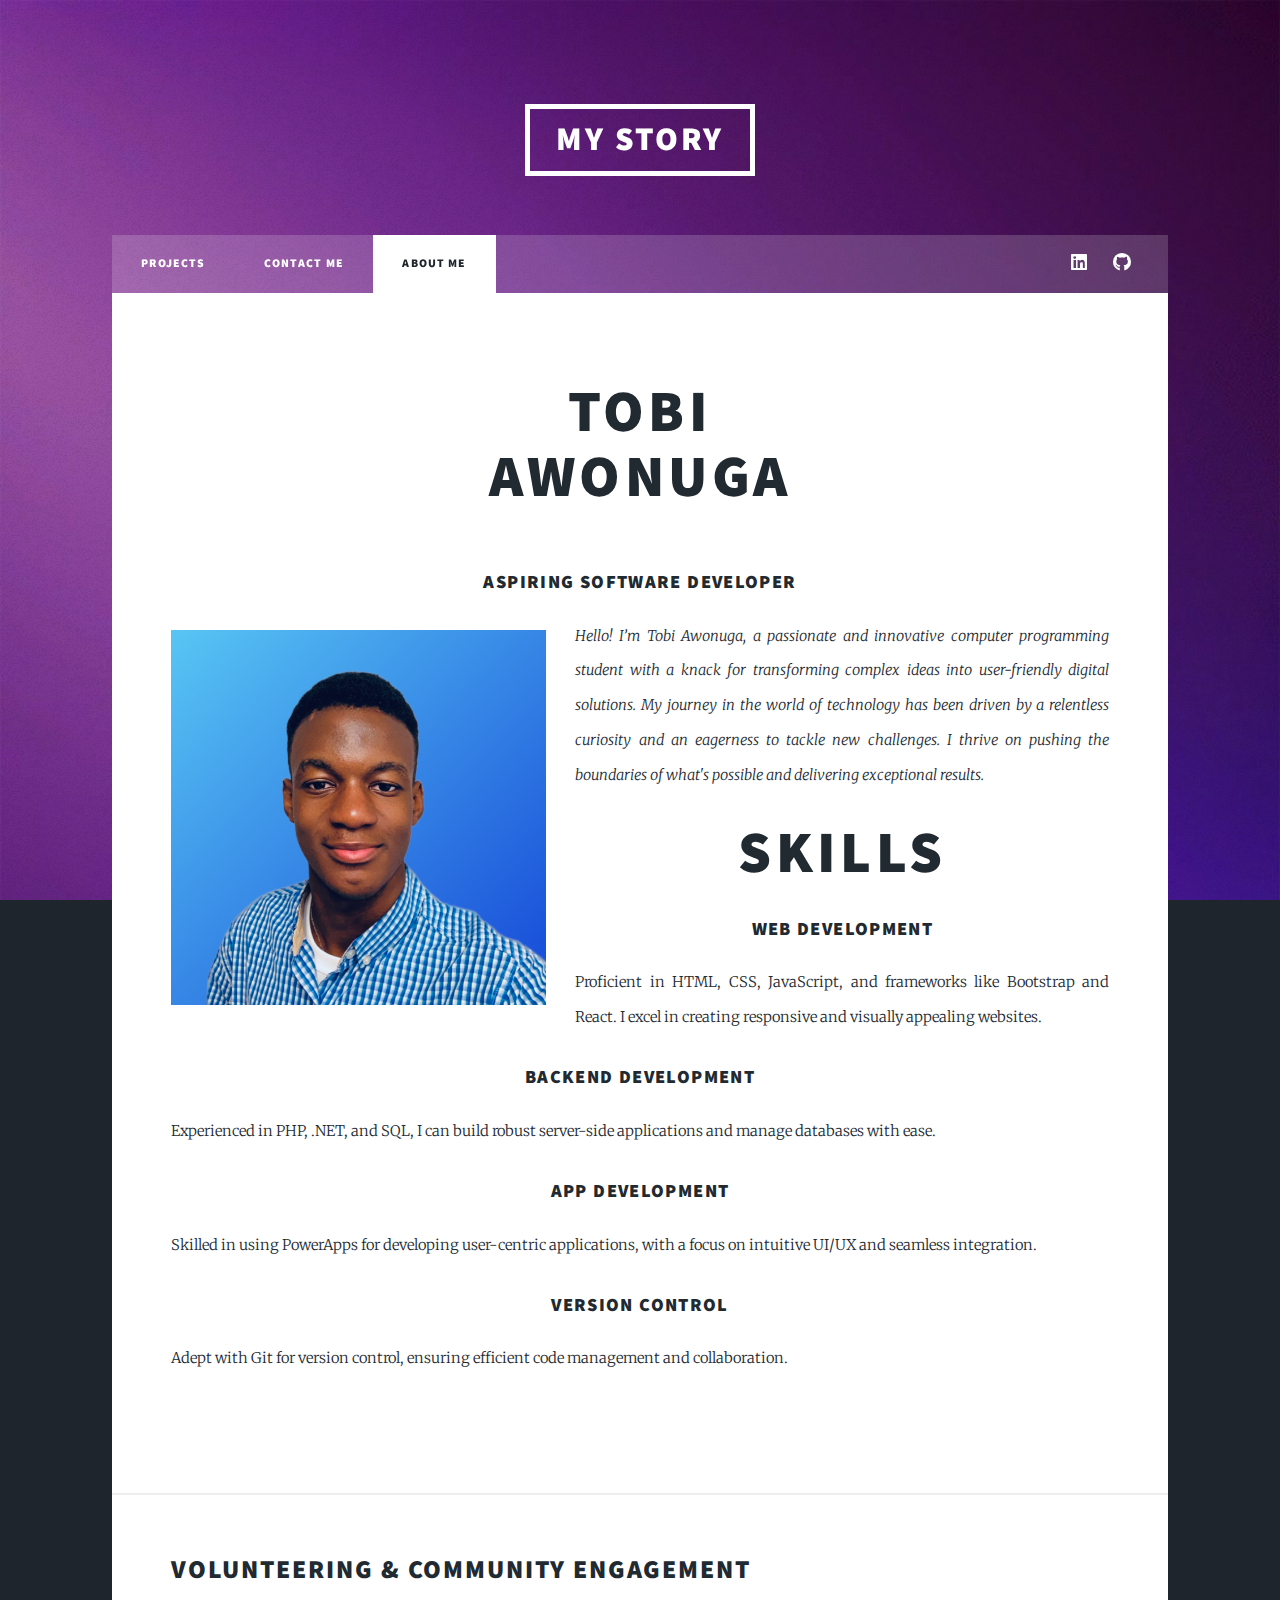
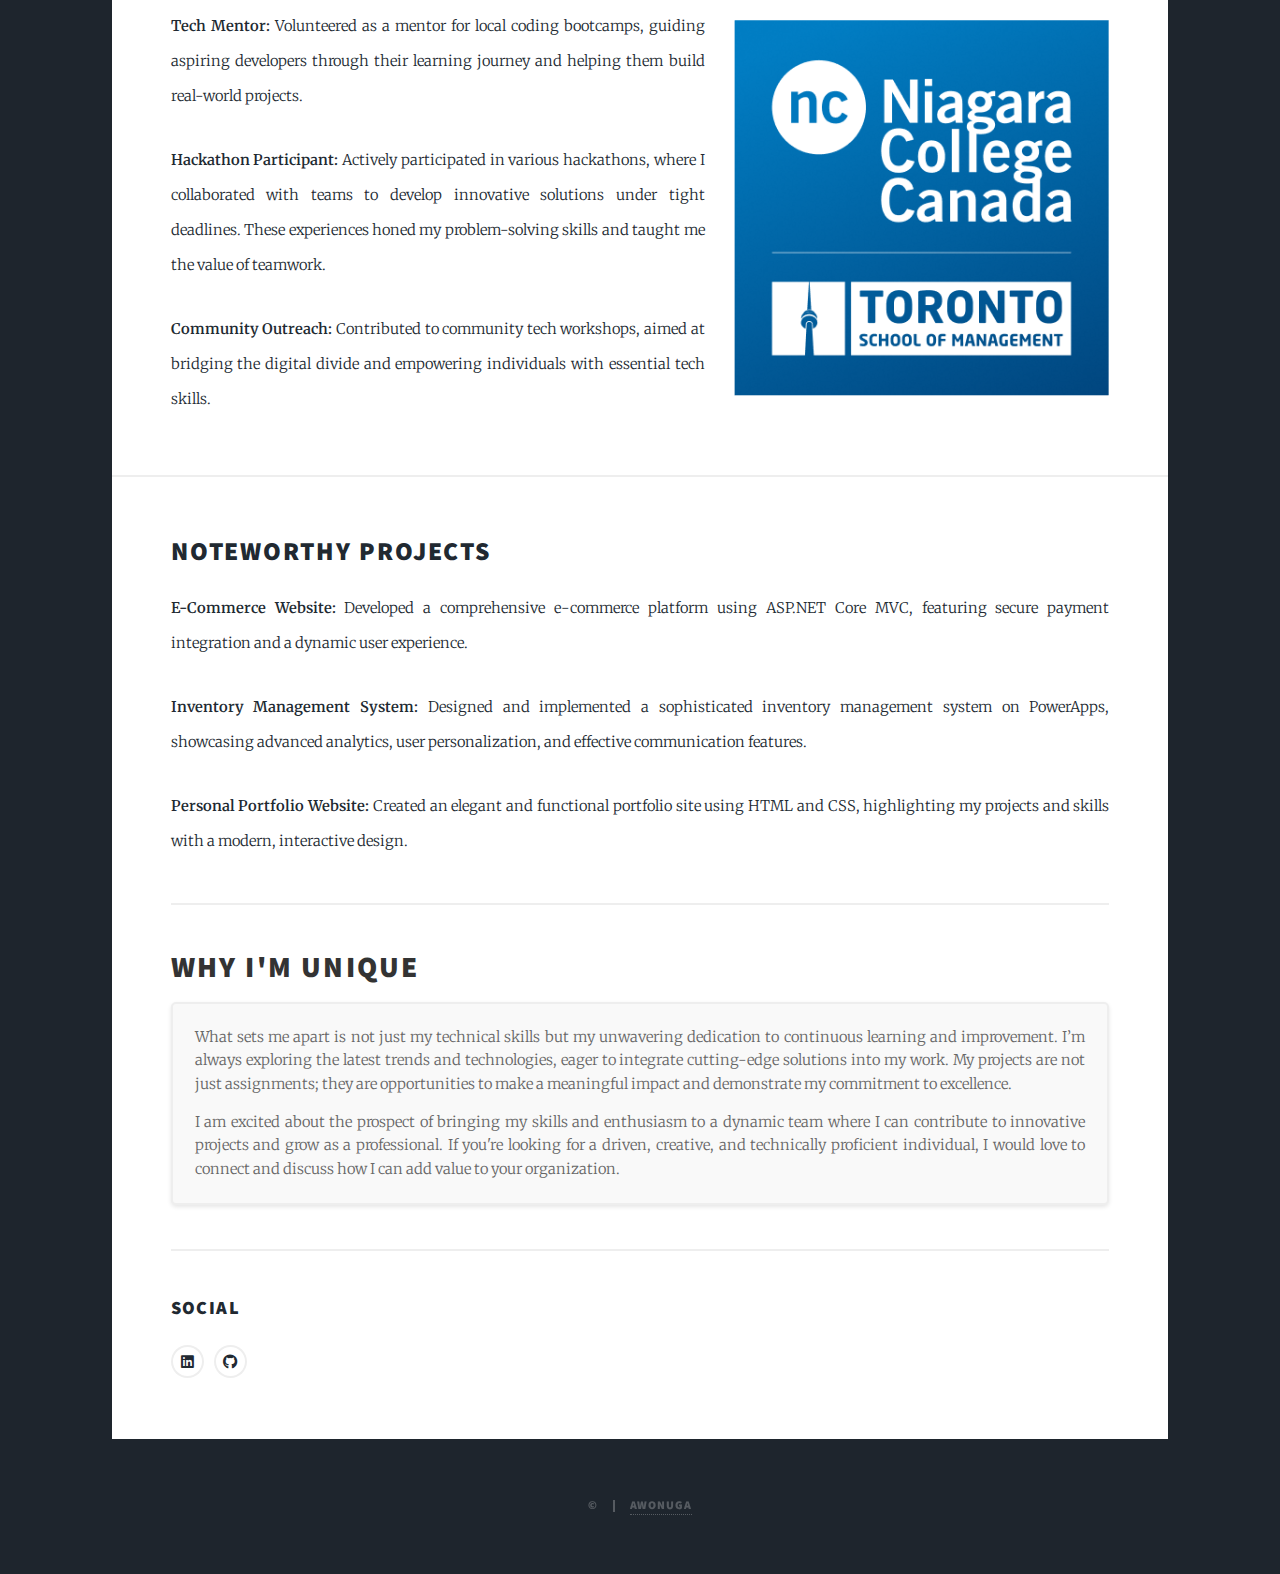
==== elements.html @ 10ba488c "Add files via upload" ====
<!DOCTYPE HTML>
<!--
	Massively by HTML5 UP
	html5up.net | @ajlkn
	Free for personal and commercial use under the CCA 3.0 license (html5up.net/license)
-->
<html>
	<head>
		<title>Elements Reference - Massively by HTML5 UP</title>
		<meta charset="utf-8" />
		<meta name="viewport" content="width=device-width, initial-scale=1, user-scalable=no" />
		<link rel="stylesheet" href="assets/css/main.css" />
		<noscript><link rel="stylesheet" href="assets/css/noscript.css" /></noscript>
		<style>
/* Why I'm Unique Section */
section.unique {
    margin-bottom: 2rem;
}

section.unique h2 {
    font-size: 2rem;
    color: #333;
    margin-bottom: 1rem;
}

section.unique .box {
    background-color: #f9f9f9;
    padding: 1.5rem;
    border-radius: 5px;
    box-shadow: 0 2px 4px rgba(0, 0, 0, 0.1);
}

section.unique p {
    line-height: 1.6;
    color: #666;
    margin-bottom: 1rem;
}
</style>
	</head>
	<body class="is-preload">

		<!-- Wrapper -->
			<div id="wrapper">

				<!-- Header -->
					<header id="header">
						<a href="index.html" class="logo">My Story</a>
					</header>

				<!-- Nav -->
					<nav id="nav">
						<ul class="links">
							<li><a href="index.html">Projects</a></li>
							<li><a href="generic.html">Contact Me</a></li>
							<li class="active"><a href="elements.html">About Me</a></li>
						</ul>
						<ul class="icons">
							<li><a href="https://www.linkedin.com/in/tobiawonuga/" class="icon brands alt fa-linkedin"><span class="label">LinkedIn</span></a></li>
							<li><a href="https://github.com/Tobi-Awonuga" class="icon brands alt fa-github"><span class="label">GitHub</span></a></li>
						</ul>
					</nav>

				<!-- Main -->
					<div id="main">

						<!-- Post -->
							<section class="post">
								<header class="major">
									<h1>TOBI<br />
									AWONUGA</h1>
								</header>

								<!-- Text stuff -->
						<header class="major">
									<h3>Aspiring Software Developer</h3>
									<header>
										
										<p>
											<span class="image left">
												<img src="images/profilepic.png" alt="Profile Picture" />
											</span>
											Hello! I’m Tobi Awonuga, a passionate and innovative computer programming student with a knack for transforming complex ideas into user-friendly digital solutions. My journey in the world of technology has been driven by a relentless curiosity and an eagerness to tackle new challenges. I thrive on pushing the boundaries of what's possible and delivering exceptional results.
										</p>
									</header>
									
									<section>
										<h2>Skills</h2>
										<div class="skills">
											<div class="skill">
												<h3>Web Development</h3>
												<p>Proficient in HTML, CSS, JavaScript, and frameworks like Bootstrap and React. I excel in creating responsive and visually appealing websites.</p>
											</div>
											<div class="skill">
												<h3>Backend Development</h3>
												<p>Experienced in PHP, .NET, and SQL, I can build robust server-side applications and manage databases with ease.</p>
											</div>
											<div class="skill">
												<h3>App Development</h3>
												<p>Skilled in using PowerApps for developing user-centric applications, with a focus on intuitive UI/UX and seamless integration.</p>
											</div>
											<div class="skill">
												<h3>Version Control</h3>
												<p>Adept with Git for version control, ensuring efficient code management and collaboration.</p>
											</div>
										</div>
									</section>
									</section>
									<section>
										<h2>Volunteering & Community Engagement</h2>
										<p>
											<span class="image right">
												<img src="images/Niagara College Toronto Logo.png" alt="Niagara College Logo" />
											</span>
											<strong>Tech Mentor:</strong> Volunteered as a mentor for local coding bootcamps, guiding aspiring developers through their learning journey and helping them build real-world projects.
										</p>
										<p>
											<strong>Hackathon Participant:</strong> Actively participated in various hackathons, where I collaborated with teams to develop innovative solutions under tight deadlines. These experiences honed my problem-solving skills and taught me the value of teamwork.
										</p>
										<p>
											<strong>Community Outreach:</strong> Contributed to community tech workshops, aimed at bridging the digital divide and empowering individuals with essential tech skills.
										</p>
										
									</section>
									
									<section>
										<h2>Noteworthy Projects</h2>
										<p>
											<strong>E-Commerce Website:</strong> Developed a comprehensive e-commerce platform using ASP.NET Core MVC, featuring secure payment integration and a dynamic user experience.
										</p>
										<p>
											<strong>Inventory Management System:</strong> Designed and implemented a sophisticated inventory management system on PowerApps, showcasing advanced analytics, user personalization, and effective communication features.
										</p>
										<p>
											<strong>Personal Portfolio Website:</strong> Created an elegant and functional portfolio site using HTML and CSS, highlighting my projects and skills with a modern, interactive design.
										</p>
									
									
									<hr />

								<!-- Box -->
								<section class="unique">
									<h2>Why I'm Unique</h2>
									<div class="box">
										<p>
											What sets me apart is not just my technical skills but my unwavering dedication to continuous learning and improvement. I’m always exploring the latest trends and technologies, eager to integrate cutting-edge solutions into my work. My projects are not just assignments; they are opportunities to make a meaningful impact and demonstrate my commitment to excellence.
										</p>
										<p>
											I am excited about the prospect of bringing my skills and enthusiasm to a dynamic team where I can contribute to innovative projects and grow as a professional. If you're looking for a driven, creative, and technically proficient individual, I would love to connect and discuss how I can add value to your organization.
										</p>
									</div>
								</section>
								
									<hr />

									<section>
										<h3>Social</h3>
										<ul class="icons alt">
											<li><a href="https://www.linkedin.com/in/tobiawonuga/" class="icon brands alt fa-linkedin"><span class="label">LinkedIn</span></a></li>
											<li><a href="https://github.com/Tobi-Awonuga" class="icon brands alt fa-github"><span class="label">GitHub</span></a></li>
										</ul>
							</section>

					</div>

				<!-- Footer -->
				
							

				<!-- Copyright -->
					<div id="copyright">
						<ul><li>&copy;</li><li><a href="https://www.linkedin.com/in/tobiawonuga/">Awonuga</a></li></ul>
					</div>

			</div>

		<!-- Scripts -->
			<script src="assets/js/jquery.min.js"></script>
			<script src="assets/js/jquery.scrollex.min.js"></script>
			<script src="assets/js/jquery.scrolly.min.js"></script>
			<script src="assets/js/browser.min.js"></script>
			<script src="assets/js/breakpoints.min.js"></script>
			<script src="assets/js/util.js"></script>
			<script src="assets/js/main.js"></script>

	</body>
</html>
---- assets/css/main.css ----
@import url(fontawesome-all.min.css);
@import url("https://fonts.googleapis.com/css?family=Merriweather:300,700,300italic,700italic|Source+Sans+Pro:900");

/*
	Massively by HTML5 UP
	html5up.net | @ajlkn
	Free for personal and commercial use under the CCA 3.0 license (html5up.net/license)
*/

html, body, div, span, applet, object,
iframe, h1, h2, h3, h4, h5, h6, p, blockquote,
pre, a, abbr, acronym, address, big, cite,
code, del, dfn, em, img, ins, kbd, q, s, samp,
small, strike, strong, sub, sup, tt, var, b,
u, i, center, dl, dt, dd, ol, ul, li, fieldset,
form, label, legend, table, caption, tbody,
tfoot, thead, tr, th, td, article, aside,
canvas, details, embed, figure, figcaption,
footer, header, hgroup, menu, nav, output, ruby,
section, summary, time, mark, audio, video {
	margin: 0;
	padding: 0;
	border: 0;
	font-size: 100%;
	font: inherit;
	vertical-align: baseline;}

article, aside, details, figcaption, figure,
footer, header, hgroup, menu, nav, section {
	display: block;}

body {
	line-height: 1;
}

ol, ul {
	list-style: none;
}

blockquote, q {
	quotes: none;
}

	blockquote:before, blockquote:after, q:before, q:after {
		content: '';
		content: none;
	}

table {
	border-collapse: collapse;
	border-spacing: 0;
}

body {
	-webkit-text-size-adjust: none;
}

mark {
	background-color: transparent;
	color: inherit;
}

input::-moz-focus-inner {
	border: 0;
	padding: 0;
}

input, select, textarea {
	-moz-appearance: none;
	-webkit-appearance: none;
	-ms-appearance: none;
	appearance: none;
}

/* Basic */

	@-ms-viewport {
		width: device-width;
	}

	body {
		-ms-overflow-style: scrollbar;
	}

	@media screen and (max-width: 480px) {

		html, body {
			min-width: 320px;
		}

	}

	html {
		box-sizing: border-box;
	}

	*, *:before, *:after {
		box-sizing: inherit;
	}

	body {
		background-color: #1e252d;
	}

		body.is-preload *, body.is-preload *:before, body.is-preload *:after {
			-moz-animation: none !important;
			-webkit-animation: none !important;
			-ms-animation: none !important;
			animation: none !important;
			-moz-transition: none !important;
			-webkit-transition: none !important;
			-ms-transition: none !important;
			transition: none !important;
		}

/* Type */

	html {
		font-size: 16pt;
	}

		@media screen and (max-width: 1680px) {

			html {
				font-size: 12pt;
			}

		}

		@media screen and (max-width: 1280px) {

			html {
				font-size: 11pt;
			}

		}

		@media screen and (max-width: 360px) {

			html {
				font-size: 10pt;
			}

		}

	body {
		color: #212931;
	}

	body, input, select, textarea {
		font-family: "Merriweather", Georgia, serif;
		font-weight: 300;
		font-size: 1rem;
		line-height: 2.375;
	}

	a {
		-moz-transition: color 0.2s ease-in-out, background-color 0.2s ease-in-out, border-color 0.2s ease-in-out, box-shadow 0.2s ease-in-out;
		-webkit-transition: color 0.2s ease-in-out, background-color 0.2s ease-in-out, border-color 0.2s ease-in-out, box-shadow 0.2s ease-in-out;
		-ms-transition: color 0.2s ease-in-out, background-color 0.2s ease-in-out, border-color 0.2s ease-in-out, box-shadow 0.2s ease-in-out;
		transition: color 0.2s ease-in-out, background-color 0.2s ease-in-out, border-color 0.2s ease-in-out, box-shadow 0.2s ease-in-out;
		border-bottom: dotted 1px;
		text-decoration: none;
	}

		a:hover {
			border-bottom-color: transparent;
		}

	strong, b {
		font-weight: 600;
	}

	em, i {
		font-style: italic;
	}

	p {
		text-align: justify;
		margin: 0 0 2rem 0;
	}

	h1, h2, h3, h4, h5, h6 {
		font-family: "Source Sans Pro", Helvetica, sans-serif;
		font-weight: 900;
		line-height: 1.5;
		letter-spacing: 0.075em;
		text-transform: uppercase;
		margin: 0 0 1rem 0;
	}

		h1 a, h2 a, h3 a, h4 a, h5 a, h6 a {
			border-bottom: 0;
			color: inherit;
			text-decoration: none;
		}

	h1 {
		font-size: 4rem;
		line-height: 1.1;
		margin: 0 0 2rem 0;
	}

	h2 {
		font-size: 1.75rem;
		line-height: 1.3;
		margin: 0 0 1.5rem 0;
	}

	h3 {
		font-size: 1.25rem;
		margin: 0 0 1.5rem 0;
	}

	h4 {
		font-size: 1rem;
	}

	h5 {
		font-size: 0.9rem;
	}

	h6 {
		font-size: 0.8rem;
	}

	sub {
		font-size: 0.8rem;
		position: relative;
		top: 0.5rem;
	}

	sup {
		font-size: 0.8rem;
		position: relative;
		top: -0.5rem;
	}

	blockquote {
		border-left: solid 4px;
		font-style: italic;
		margin: 0 0 2rem 0;
		padding: 0.5rem 0 0.5rem 2rem;
	}

	code {
		border: solid 2px;
		font-family: "Courier New", monospace;
		font-size: 0.9rem;
		margin: 0 0.25rem;
		padding: 0.25rem 0.65rem;
	}

	pre {
		-webkit-overflow-scrolling: touch;
		font-family: "Courier New", monospace;
		font-size: 0.9rem;
		margin: 0 0 2rem 0;
	}

		pre code {
			display: block;
			line-height: 1.75;
			padding: 1rem 1.5rem;
			overflow-x: auto;
		}

	hr {
		border: 0;
		border-bottom: solid 2px;
		margin: 3rem 0;
	}

		hr.major {
			margin: 5rem 0;
		}

	.align-left {
		text-align: left;
	}

	.align-center {
		text-align: center;
	}

	.align-right {
		text-align: right;
	}

	input, select, textarea {
		color: #212931;
	}

	a {
		color: #212931;
		border-bottom-color: rgba(33, 41, 49, 0.5);
	}

		a:hover {
			border-bottom-color: transparent;
			color: #18bfef !important;
		}

	strong, b {
		color: #212931;
	}

	h1, h2, h3, h4, h5, h6 {
		color: #212931;
	}

	blockquote {
		border-left-color: #eeeeee;
	}

	code {
		background: rgba(220, 220, 220, 0.25);
		border-color: #eeeeee;
	}

	hr {
		border-bottom-color: #eeeeee;
	}

/* Row */

	.row {
		display: flex;
		flex-wrap: wrap;
		box-sizing: border-box;
		align-items: stretch;
	}

		.row > * {
			box-sizing: border-box;
		}

		.row.gtr-uniform > * > :last-child {
			margin-bottom: 0;
		}

		.row.aln-left {
			justify-content: flex-start;
		}

		.row.aln-center {
			justify-content: center;
		}

		.row.aln-right {
			justify-content: flex-end;
		}

		.row.aln-top {
			align-items: flex-start;
		}

		.row.aln-middle {
			align-items: center;
		}

		.row.aln-bottom {
			align-items: flex-end;
		}

		.row > .imp {
			order: -1;
		}

		.row > .col-1 {
			width: 8.33333%;
		}

		.row > .off-1 {
			margin-left: 8.33333%;
		}

		.row > .col-2 {
			width: 16.66667%;
		}

		.row > .off-2 {
			margin-left: 16.66667%;
		}

		.row > .col-3 {
			width: 25%;
		}

		.row > .off-3 {
			margin-left: 25%;
		}

		.row > .col-4 {
			width: 33.33333%;
		}

		.row > .off-4 {
			margin-left: 33.33333%;
		}

		.row > .col-5 {
			width: 41.66667%;
		}

		.row > .off-5 {
			margin-left: 41.66667%;
		}

		.row > .col-6 {
			width: 50%;
		}

		.row > .off-6 {
			margin-left: 50%;
		}

		.row > .col-7 {
			width: 58.33333%;
		}

		.row > .off-7 {
			margin-left: 58.33333%;
		}

		.row > .col-8 {
			width: 66.66667%;
		}

		.row > .off-8 {
			margin-left: 66.66667%;
		}

		.row > .col-9 {
			width: 75%;
		}

		.row > .off-9 {
			margin-left: 75%;
		}

		.row > .col-10 {
			width: 83.33333%;
		}

		.row > .off-10 {
			margin-left: 83.33333%;
		}

		.row > .col-11 {
			width: 91.66667%;
		}

		.row > .off-11 {
			margin-left: 91.66667%;
		}

		.row > .col-12 {
			width: 100%;
		}

		.row > .off-12 {
			margin-left: 100%;
		}

		.row.gtr-0 {
			margin-top: 0;
			margin-left: 0rem;
		}

			.row.gtr-0 > * {
				padding: 0 0 0 0rem;
			}

			.row.gtr-0.gtr-uniform {
				margin-top: 0rem;
			}

				.row.gtr-0.gtr-uniform > * {
					padding-top: 0rem;
				}

		.row.gtr-25 {
			margin-top: 0;
			margin-left: -0.375rem;
		}

			.row.gtr-25 > * {
				padding: 0 0 0 0.375rem;
			}

			.row.gtr-25.gtr-uniform {
				margin-top: -0.375rem;
			}

				.row.gtr-25.gtr-uniform > * {
					padding-top: 0.375rem;
				}

		.row.gtr-50 {
			margin-top: 0;
			margin-left: -0.75rem;
		}

			.row.gtr-50 > * {
				padding: 0 0 0 0.75rem;
			}

			.row.gtr-50.gtr-uniform {
				margin-top: -0.75rem;
			}

				.row.gtr-50.gtr-uniform > * {
					padding-top: 0.75rem;
				}

		.row {
			margin-top: 0;
			margin-left: -1.5rem;
		}

			.row > * {
				padding: 0 0 0 1.5rem;
			}

			.row.gtr-uniform {
				margin-top: -1.5rem;
			}

				.row.gtr-uniform > * {
					padding-top: 1.5rem;
				}

		.row.gtr-150 {
			margin-top: 0;
			margin-left: -2.25rem;
		}

			.row.gtr-150 > * {
				padding: 0 0 0 2.25rem;
			}

			.row.gtr-150.gtr-uniform {
				margin-top: -2.25rem;
			}

				.row.gtr-150.gtr-uniform > * {
					padding-top: 2.25rem;
				}

		.row.gtr-200 {
			margin-top: 0;
			margin-left: -3rem;
		}

			.row.gtr-200 > * {
				padding: 0 0 0 3rem;
			}

			.row.gtr-200.gtr-uniform {
				margin-top: -3rem;
			}

				.row.gtr-200.gtr-uniform > * {
					padding-top: 3rem;
				}

		@media screen and (max-width: 1680px) {

			.row {
				display: flex;
				flex-wrap: wrap;
				box-sizing: border-box;
				align-items: stretch;
			}

				.row > * {
					box-sizing: border-box;
				}

				.row.gtr-uniform > * > :last-child {
					margin-bottom: 0;
				}

				.row.aln-left {
					justify-content: flex-start;
				}

				.row.aln-center {
					justify-content: center;
				}

				.row.aln-right {
					justify-content: flex-end;
				}

				.row.aln-top {
					align-items: flex-start;
				}

				.row.aln-middle {
					align-items: center;
				}

				.row.aln-bottom {
					align-items: flex-end;
				}

				.row > .imp-xlarge {
					order: -1;
				}

				.row > .col-1-xlarge {
					width: 8.33333%;
				}

				.row > .off-1-xlarge {
					margin-left: 8.33333%;
				}

				.row > .col-2-xlarge {
					width: 16.66667%;
				}

				.row > .off-2-xlarge {
					margin-left: 16.66667%;
				}

				.row > .col-3-xlarge {
					width: 25%;
				}

				.row > .off-3-xlarge {
					margin-left: 25%;
				}

				.row > .col-4-xlarge {
					width: 33.33333%;
				}

				.row > .off-4-xlarge {
					margin-left: 33.33333%;
				}

				.row > .col-5-xlarge {
					width: 41.66667%;
				}

				.row > .off-5-xlarge {
					margin-left: 41.66667%;
				}

				.row > .col-6-xlarge {
					width: 50%;
				}

				.row > .off-6-xlarge {
					margin-left: 50%;
				}

				.row > .col-7-xlarge {
					width: 58.33333%;
				}

				.row > .off-7-xlarge {
					margin-left: 58.33333%;
				}

				.row > .col-8-xlarge {
					width: 66.66667%;
				}

				.row > .off-8-xlarge {
					margin-left: 66.66667%;
				}

				.row > .col-9-xlarge {
					width: 75%;
				}

				.row > .off-9-xlarge {
					margin-left: 75%;
				}

				.row > .col-10-xlarge {
					width: 83.33333%;
				}

				.row > .off-10-xlarge {
					margin-left: 83.33333%;
				}

				.row > .col-11-xlarge {
					width: 91.66667%;
				}

				.row > .off-11-xlarge {
					margin-left: 91.66667%;
				}

				.row > .col-12-xlarge {
					width: 100%;
				}

				.row > .off-12-xlarge {
					margin-left: 100%;
				}

				.row.gtr-0 {
					margin-top: 0;
					margin-left: 0rem;
				}

					.row.gtr-0 > * {
						padding: 0 0 0 0rem;
					}

					.row.gtr-0.gtr-uniform {
						margin-top: 0rem;
					}

						.row.gtr-0.gtr-uniform > * {
							padding-top: 0rem;
						}

				.row.gtr-25 {
					margin-top: 0;
					margin-left: -0.375rem;
				}

					.row.gtr-25 > * {
						padding: 0 0 0 0.375rem;
					}

					.row.gtr-25.gtr-uniform {
						margin-top: -0.375rem;
					}

						.row.gtr-25.gtr-uniform > * {
							padding-top: 0.375rem;
						}

				.row.gtr-50 {
					margin-top: 0;
					margin-left: -0.75rem;
				}

					.row.gtr-50 > * {
						padding: 0 0 0 0.75rem;
					}

					.row.gtr-50.gtr-uniform {
						margin-top: -0.75rem;
					}

						.row.gtr-50.gtr-uniform > * {
							padding-top: 0.75rem;
						}

				.row {
					margin-top: 0;
					margin-left: -1.5rem;
				}

					.row > * {
						padding: 0 0 0 1.5rem;
					}

					.row.gtr-uniform {
						margin-top: -1.5rem;
					}

						.row.gtr-uniform > * {
							padding-top: 1.5rem;
						}

				.row.gtr-150 {
					margin-top: 0;
					margin-left: -2.25rem;
				}

					.row.gtr-150 > * {
						padding: 0 0 0 2.25rem;
					}

					.row.gtr-150.gtr-uniform {
						margin-top: -2.25rem;
					}

						.row.gtr-150.gtr-uniform > * {
							padding-top: 2.25rem;
						}

				.row.gtr-200 {
					margin-top: 0;
					margin-left: -3rem;
				}

					.row.gtr-200 > * {
						padding: 0 0 0 3rem;
					}

					.row.gtr-200.gtr-uniform {
						margin-top: -3rem;
					}

						.row.gtr-200.gtr-uniform > * {
							padding-top: 3rem;
						}

		}

		@media screen and (max-width: 1280px) {

			.row {
				display: flex;
				flex-wrap: wrap;
				box-sizing: border-box;
				align-items: stretch;
			}

				.row > * {
					box-sizing: border-box;
				}

				.row.gtr-uniform > * > :last-child {
					margin-bottom: 0;
				}

				.row.aln-left {
					justify-content: flex-start;
				}

				.row.aln-center {
					justify-content: center;
				}

				.row.aln-right {
					justify-content: flex-end;
				}

				.row.aln-top {
					align-items: flex-start;
				}

				.row.aln-middle {
					align-items: center;
				}

				.row.aln-bottom {
					align-items: flex-end;
				}

				.row > .imp-large {
					order: -1;
				}

				.row > .col-1-large {
					width: 8.33333%;
				}

				.row > .off-1-large {
					margin-left: 8.33333%;
				}

				.row > .col-2-large {
					width: 16.66667%;
				}

				.row > .off-2-large {
					margin-left: 16.66667%;
				}

				.row > .col-3-large {
					width: 25%;
				}

				.row > .off-3-large {
					margin-left: 25%;
				}

				.row > .col-4-large {
					width: 33.33333%;
				}

				.row > .off-4-large {
					margin-left: 33.33333%;
				}

				.row > .col-5-large {
					width: 41.66667%;
				}

				.row > .off-5-large {
					margin-left: 41.66667%;
				}

				.row > .col-6-large {
					width: 50%;
				}

				.row > .off-6-large {
					margin-left: 50%;
				}

				.row > .col-7-large {
					width: 58.33333%;
				}

				.row > .off-7-large {
					margin-left: 58.33333%;
				}

				.row > .col-8-large {
					width: 66.66667%;
				}

				.row > .off-8-large {
					margin-left: 66.66667%;
				}

				.row > .col-9-large {
					width: 75%;
				}

				.row > .off-9-large {
					margin-left: 75%;
				}

				.row > .col-10-large {
					width: 83.33333%;
				}

				.row > .off-10-large {
					margin-left: 83.33333%;
				}

				.row > .col-11-large {
					width: 91.66667%;
				}

				.row > .off-11-large {
					margin-left: 91.66667%;
				}

				.row > .col-12-large {
					width: 100%;
				}

				.row > .off-12-large {
					margin-left: 100%;
				}

				.row.gtr-0 {
					margin-top: 0;
					margin-left: 0rem;
				}

					.row.gtr-0 > * {
						padding: 0 0 0 0rem;
					}

					.row.gtr-0.gtr-uniform {
						margin-top: 0rem;
					}

						.row.gtr-0.gtr-uniform > * {
							padding-top: 0rem;
						}

				.row.gtr-25 {
					margin-top: 0;
					margin-left: -0.375rem;
				}

					.row.gtr-25 > * {
						padding: 0 0 0 0.375rem;
					}

					.row.gtr-25.gtr-uniform {
						margin-top: -0.375rem;
					}

						.row.gtr-25.gtr-uniform > * {
							padding-top: 0.375rem;
						}

				.row.gtr-50 {
					margin-top: 0;
					margin-left: -0.75rem;
				}

					.row.gtr-50 > * {
						padding: 0 0 0 0.75rem;
					}

					.row.gtr-50.gtr-uniform {
						margin-top: -0.75rem;
					}

						.row.gtr-50.gtr-uniform > * {
							padding-top: 0.75rem;
						}

				.row {
					margin-top: 0;
					margin-left: -1.5rem;
				}

					.row > * {
						padding: 0 0 0 1.5rem;
					}

					.row.gtr-uniform {
						margin-top: -1.5rem;
					}

						.row.gtr-uniform > * {
							padding-top: 1.5rem;
						}

				.row.gtr-150 {
					margin-top: 0;
					margin-left: -2.25rem;
				}

					.row.gtr-150 > * {
						padding: 0 0 0 2.25rem;
					}

					.row.gtr-150.gtr-uniform {
						margin-top: -2.25rem;
					}

						.row.gtr-150.gtr-uniform > * {
							padding-top: 2.25rem;
						}

				.row.gtr-200 {
					margin-top: 0;
					margin-left: -3rem;
				}

					.row.gtr-200 > * {
						padding: 0 0 0 3rem;
					}

					.row.gtr-200.gtr-uniform {
						margin-top: -3rem;
					}

						.row.gtr-200.gtr-uniform > * {
							padding-top: 3rem;
						}

		}

		@media screen and (max-width: 980px) {

			.row {
				display: flex;
				flex-wrap: wrap;
				box-sizing: border-box;
				align-items: stretch;
			}

				.row > * {
					box-sizing: border-box;
				}

				.row.gtr-uniform > * > :last-child {
					margin-bottom: 0;
				}

				.row.aln-left {
					justify-content: flex-start;
				}

				.row.aln-center {
					justify-content: center;
				}

				.row.aln-right {
					justify-content: flex-end;
				}

				.row.aln-top {
					align-items: flex-start;
				}

				.row.aln-middle {
					align-items: center;
				}

				.row.aln-bottom {
					align-items: flex-end;
				}

				.row > .imp-medium {
					order: -1;
				}

				.row > .col-1-medium {
					width: 8.33333%;
				}

				.row > .off-1-medium {
					margin-left: 8.33333%;
				}

				.row > .col-2-medium {
					width: 16.66667%;
				}

				.row > .off-2-medium {
					margin-left: 16.66667%;
				}

				.row > .col-3-medium {
					width: 25%;
				}

				.row > .off-3-medium {
					margin-left: 25%;
				}

				.row > .col-4-medium {
					width: 33.33333%;
				}

				.row > .off-4-medium {
					margin-left: 33.33333%;
				}

				.row > .col-5-medium {
					width: 41.66667%;
				}

				.row > .off-5-medium {
					margin-left: 41.66667%;
				}

				.row > .col-6-medium {
					width: 50%;
				}

				.row > .off-6-medium {
					margin-left: 50%;
				}

				.row > .col-7-medium {
					width: 58.33333%;
				}

				.row > .off-7-medium {
					margin-left: 58.33333%;
				}

				.row > .col-8-medium {
					width: 66.66667%;
				}

				.row > .off-8-medium {
					margin-left: 66.66667%;
				}

				.row > .col-9-medium {
					width: 75%;
				}

				.row > .off-9-medium {
					margin-left: 75%;
				}

				.row > .col-10-medium {
					width: 83.33333%;
				}

				.row > .off-10-medium {
					margin-left: 83.33333%;
				}

				.row > .col-11-medium {
					width: 91.66667%;
				}

				.row > .off-11-medium {
					margin-left: 91.66667%;
				}

				.row > .col-12-medium {
					width: 100%;
				}

				.row > .off-12-medium {
					margin-left: 100%;
				}

				.row.gtr-0 {
					margin-top: 0;
					margin-left: 0rem;
				}

					.row.gtr-0 > * {
						padding: 0 0 0 0rem;
					}

					.row.gtr-0.gtr-uniform {
						margin-top: 0rem;
					}

						.row.gtr-0.gtr-uniform > * {
							padding-top: 0rem;
						}

				.row.gtr-25 {
					margin-top: 0;
					margin-left: -0.375rem;
				}

					.row.gtr-25 > * {
						padding: 0 0 0 0.375rem;
					}

					.row.gtr-25.gtr-uniform {
						margin-top: -0.375rem;
					}

						.row.gtr-25.gtr-uniform > * {
							padding-top: 0.375rem;
						}

				.row.gtr-50 {
					margin-top: 0;
					margin-left: -0.75rem;
				}

					.row.gtr-50 > * {
						padding: 0 0 0 0.75rem;
					}

					.row.gtr-50.gtr-uniform {
						margin-top: -0.75rem;
					}

						.row.gtr-50.gtr-uniform > * {
							padding-top: 0.75rem;
						}

				.row {
					margin-top: 0;
					margin-left: -1.5rem;
				}

					.row > * {
						padding: 0 0 0 1.5rem;
					}

					.row.gtr-uniform {
						margin-top: -1.5rem;
					}

						.row.gtr-uniform > * {
							padding-top: 1.5rem;
						}

				.row.gtr-150 {
					margin-top: 0;
					margin-left: -2.25rem;
				}

					.row.gtr-150 > * {
						padding: 0 0 0 2.25rem;
					}

					.row.gtr-150.gtr-uniform {
						margin-top: -2.25rem;
					}

						.row.gtr-150.gtr-uniform > * {
							padding-top: 2.25rem;
						}

				.row.gtr-200 {
					margin-top: 0;
					margin-left: -3rem;
				}

					.row.gtr-200 > * {
						padding: 0 0 0 3rem;
					}

					.row.gtr-200.gtr-uniform {
						margin-top: -3rem;
					}

						.row.gtr-200.gtr-uniform > * {
							padding-top: 3rem;
						}

		}

		@media screen and (max-width: 736px) {

			.row {
				display: flex;
				flex-wrap: wrap;
				box-sizing: border-box;
				align-items: stretch;
			}

				.row > * {
					box-sizing: border-box;
				}

				.row.gtr-uniform > * > :last-child {
					margin-bottom: 0;
				}

				.row.aln-left {
					justify-content: flex-start;
				}

				.row.aln-center {
					justify-content: center;
				}

				.row.aln-right {
					justify-content: flex-end;
				}

				.row.aln-top {
					align-items: flex-start;
				}

				.row.aln-middle {
					align-items: center;
				}

				.row.aln-bottom {
					align-items: flex-end;
				}

				.row > .imp-small {
					order: -1;
				}

				.row > .col-1-small {
					width: 8.33333%;
				}

				.row > .off-1-small {
					margin-left: 8.33333%;
				}

				.row > .col-2-small {
					width: 16.66667%;
				}

				.row > .off-2-small {
					margin-left: 16.66667%;
				}

				.row > .col-3-small {
					width: 25%;
				}

				.row > .off-3-small {
					margin-left: 25%;
				}

				.row > .col-4-small {
					width: 33.33333%;
				}

				.row > .off-4-small {
					margin-left: 33.33333%;
				}

				.row > .col-5-small {
					width: 41.66667%;
				}

				.row > .off-5-small {
					margin-left: 41.66667%;
				}

				.row > .col-6-small {
					width: 50%;
				}

				.row > .off-6-small {
					margin-left: 50%;
				}

				.row > .col-7-small {
					width: 58.33333%;
				}

				.row > .off-7-small {
					margin-left: 58.33333%;
				}

				.row > .col-8-small {
					width: 66.66667%;
				}

				.row > .off-8-small {
					margin-left: 66.66667%;
				}

				.row > .col-9-small {
					width: 75%;
				}

				.row > .off-9-small {
					margin-left: 75%;
				}

				.row > .col-10-small {
					width: 83.33333%;
				}

				.row > .off-10-small {
					margin-left: 83.33333%;
				}

				.row > .col-11-small {
					width: 91.66667%;
				}

				.row > .off-11-small {
					margin-left: 91.66667%;
				}

				.row > .col-12-small {
					width: 100%;
				}

				.row > .off-12-small {
					margin-left: 100%;
				}

				.row.gtr-0 {
					margin-top: 0;
					margin-left: 0rem;
				}

					.row.gtr-0 > * {
						padding: 0 0 0 0rem;
					}

					.row.gtr-0.gtr-uniform {
						margin-top: 0rem;
					}

						.row.gtr-0.gtr-uniform > * {
							padding-top: 0rem;
						}

				.row.gtr-25 {
					margin-top: 0;
					margin-left: -0.375rem;
				}

					.row.gtr-25 > * {
						padding: 0 0 0 0.375rem;
					}

					.row.gtr-25.gtr-uniform {
						margin-top: -0.375rem;
					}

						.row.gtr-25.gtr-uniform > * {
							padding-top: 0.375rem;
						}

				.row.gtr-50 {
					margin-top: 0;
					margin-left: -0.75rem;
				}

					.row.gtr-50 > * {
						padding: 0 0 0 0.75rem;
					}

					.row.gtr-50.gtr-uniform {
						margin-top: -0.75rem;
					}

						.row.gtr-50.gtr-uniform > * {
							padding-top: 0.75rem;
						}

				.row {
					margin-top: 0;
					margin-left: -1.5rem;
				}

					.row > * {
						padding: 0 0 0 1.5rem;
					}

					.row.gtr-uniform {
						margin-top: -1.5rem;
					}

						.row.gtr-uniform > * {
							padding-top: 1.5rem;
						}

				.row.gtr-150 {
					margin-top: 0;
					margin-left: -2.25rem;
				}

					.row.gtr-150 > * {
						padding: 0 0 0 2.25rem;
					}

					.row.gtr-150.gtr-uniform {
						margin-top: -2.25rem;
					}

						.row.gtr-150.gtr-uniform > * {
							padding-top: 2.25rem;
						}

				.row.gtr-200 {
					margin-top: 0;
					margin-left: -3rem;
				}

					.row.gtr-200 > * {
						padding: 0 0 0 3rem;
					}

					.row.gtr-200.gtr-uniform {
						margin-top: -3rem;
					}

						.row.gtr-200.gtr-uniform > * {
							padding-top: 3rem;
						}

		}

		@media screen and (max-width: 480px) {

			.row {
				display: flex;
				flex-wrap: wrap;
				box-sizing: border-box;
				align-items: stretch;
			}

				.row > * {
					box-sizing: border-box;
				}

				.row.gtr-uniform > * > :last-child {
					margin-bottom: 0;
				}

				.row.aln-left {
					justify-content: flex-start;
				}

				.row.aln-center {
					justify-content: center;
				}

				.row.aln-right {
					justify-content: flex-end;
				}

				.row.aln-top {
					align-items: flex-start;
				}

				.row.aln-middle {
					align-items: center;
				}

				.row.aln-bottom {
					align-items: flex-end;
				}

				.row > .imp-xsmall {
					order: -1;
				}

				.row > .col-1-xsmall {
					width: 8.33333%;
				}

				.row > .off-1-xsmall {
					margin-left: 8.33333%;
				}

				.row > .col-2-xsmall {
					width: 16.66667%;
				}

				.row > .off-2-xsmall {
					margin-left: 16.66667%;
				}

				.row > .col-3-xsmall {
					width: 25%;
				}

				.row > .off-3-xsmall {
					margin-left: 25%;
				}

				.row > .col-4-xsmall {
					width: 33.33333%;
				}

				.row > .off-4-xsmall {
					margin-left: 33.33333%;
				}

				.row > .col-5-xsmall {
					width: 41.66667%;
				}

				.row > .off-5-xsmall {
					margin-left: 41.66667%;
				}

				.row > .col-6-xsmall {
					width: 50%;
				}

				.row > .off-6-xsmall {
					margin-left: 50%;
				}

				.row > .col-7-xsmall {
					width: 58.33333%;
				}

				.row > .off-7-xsmall {
					margin-left: 58.33333%;
				}

				.row > .col-8-xsmall {
					width: 66.66667%;
				}

				.row > .off-8-xsmall {
					margin-left: 66.66667%;
				}

				.row > .col-9-xsmall {
					width: 75%;
				}

				.row > .off-9-xsmall {
					margin-left: 75%;
				}

				.row > .col-10-xsmall {
					width: 83.33333%;
				}

				.row > .off-10-xsmall {
					margin-left: 83.33333%;
				}

				.row > .col-11-xsmall {
					width: 91.66667%;
				}

				.row > .off-11-xsmall {
					margin-left: 91.66667%;
				}

				.row > .col-12-xsmall {
					width: 100%;
				}

				.row > .off-12-xsmall {
					margin-left: 100%;
				}

				.row.gtr-0 {
					margin-top: 0;
					margin-left: 0rem;
				}

					.row.gtr-0 > * {
						padding: 0 0 0 0rem;
					}

					.row.gtr-0.gtr-uniform {
						margin-top: 0rem;
					}

						.row.gtr-0.gtr-uniform > * {
							padding-top: 0rem;
						}

				.row.gtr-25 {
					margin-top: 0;
					margin-left: -0.375rem;
				}

					.row.gtr-25 > * {
						padding: 0 0 0 0.375rem;
					}

					.row.gtr-25.gtr-uniform {
						margin-top: -0.375rem;
					}

						.row.gtr-25.gtr-uniform > * {
							padding-top: 0.375rem;
						}

				.row.gtr-50 {
					margin-top: 0;
					margin-left: -0.75rem;
				}

					.row.gtr-50 > * {
						padding: 0 0 0 0.75rem;
					}

					.row.gtr-50.gtr-uniform {
						margin-top: -0.75rem;
					}

						.row.gtr-50.gtr-uniform > * {
							padding-top: 0.75rem;
						}

				.row {
					margin-top: 0;
					margin-left: -1.5rem;
				}

					.row > * {
						padding: 0 0 0 1.5rem;
					}

					.row.gtr-uniform {
						margin-top: -1.5rem;
					}

						.row.gtr-uniform > * {
							padding-top: 1.5rem;
						}

				.row.gtr-150 {
					margin-top: 0;
					margin-left: -2.25rem;
				}

					.row.gtr-150 > * {
						padding: 0 0 0 2.25rem;
					}

					.row.gtr-150.gtr-uniform {
						margin-top: -2.25rem;
					}

						.row.gtr-150.gtr-uniform > * {
							padding-top: 2.25rem;
						}

				.row.gtr-200 {
					margin-top: 0;
					margin-left: -3rem;
				}

					.row.gtr-200 > * {
						padding: 0 0 0 3rem;
					}

					.row.gtr-200.gtr-uniform {
						margin-top: -3rem;
					}

						.row.gtr-200.gtr-uniform > * {
							padding-top: 3rem;
						}

		}

		@media screen and (max-width: 360px) {

			.row {
				display: flex;
				flex-wrap: wrap;
				box-sizing: border-box;
				align-items: stretch;
			}

				.row > * {
					box-sizing: border-box;
				}

				.row.gtr-uniform > * > :last-child {
					margin-bottom: 0;
				}

				.row.aln-left {
					justify-content: flex-start;
				}

				.row.aln-center {
					justify-content: center;
				}

				.row.aln-right {
					justify-content: flex-end;
				}

				.row.aln-top {
					align-items: flex-start;
				}

				.row.aln-middle {
					align-items: center;
				}

				.row.aln-bottom {
					align-items: flex-end;
				}

				.row > .imp-xxsmall {
					order: -1;
				}

				.row > .col-1-xxsmall {
					width: 8.33333%;
				}

				.row > .off-1-xxsmall {
					margin-left: 8.33333%;
				}

				.row > .col-2-xxsmall {
					width: 16.66667%;
				}

				.row > .off-2-xxsmall {
					margin-left: 16.66667%;
				}

				.row > .col-3-xxsmall {
					width: 25%;
				}

				.row > .off-3-xxsmall {
					margin-left: 25%;
				}

				.row > .col-4-xxsmall {
					width: 33.33333%;
				}

				.row > .off-4-xxsmall {
					margin-left: 33.33333%;
				}

				.row > .col-5-xxsmall {
					width: 41.66667%;
				}

				.row > .off-5-xxsmall {
					margin-left: 41.66667%;
				}

				.row > .col-6-xxsmall {
					width: 50%;
				}

				.row > .off-6-xxsmall {
					margin-left: 50%;
				}

				.row > .col-7-xxsmall {
					width: 58.33333%;
				}

				.row > .off-7-xxsmall {
					margin-left: 58.33333%;
				}

				.row > .col-8-xxsmall {
					width: 66.66667%;
				}

				.row > .off-8-xxsmall {
					margin-left: 66.66667%;
				}

				.row > .col-9-xxsmall {
					width: 75%;
				}

				.row > .off-9-xxsmall {
					margin-left: 75%;
				}

				.row > .col-10-xxsmall {
					width: 83.33333%;
				}

				.row > .off-10-xxsmall {
					margin-left: 83.33333%;
				}

				.row > .col-11-xxsmall {
					width: 91.66667%;
				}

				.row > .off-11-xxsmall {
					margin-left: 91.66667%;
				}

				.row > .col-12-xxsmall {
					width: 100%;
				}

				.row > .off-12-xxsmall {
					margin-left: 100%;
				}

				.row.gtr-0 {
					margin-top: 0;
					margin-left: 0rem;
				}

					.row.gtr-0 > * {
						padding: 0 0 0 0rem;
					}

					.row.gtr-0.gtr-uniform {
						margin-top: 0rem;
					}

						.row.gtr-0.gtr-uniform > * {
							padding-top: 0rem;
						}

				.row.gtr-25 {
					margin-top: 0;
					margin-left: -0.375rem;
				}

					.row.gtr-25 > * {
						padding: 0 0 0 0.375rem;
					}

					.row.gtr-25.gtr-uniform {
						margin-top: -0.375rem;
					}

						.row.gtr-25.gtr-uniform > * {
							padding-top: 0.375rem;
						}

				.row.gtr-50 {
					margin-top: 0;
					margin-left: -0.75rem;
				}

					.row.gtr-50 > * {
						padding: 0 0 0 0.75rem;
					}

					.row.gtr-50.gtr-uniform {
						margin-top: -0.75rem;
					}

						.row.gtr-50.gtr-uniform > * {
							padding-top: 0.75rem;
						}

				.row {
					margin-top: 0;
					margin-left: -1.5rem;
				}

					.row > * {
						padding: 0 0 0 1.5rem;
					}

					.row.gtr-uniform {
						margin-top: -1.5rem;
					}

						.row.gtr-uniform > * {
							padding-top: 1.5rem;
						}

				.row.gtr-150 {
					margin-top: 0;
					margin-left: -2.25rem;
				}

					.row.gtr-150 > * {
						padding: 0 0 0 2.25rem;
					}

					.row.gtr-150.gtr-uniform {
						margin-top: -2.25rem;
					}

						.row.gtr-150.gtr-uniform > * {
							padding-top: 2.25rem;
						}

				.row.gtr-200 {
					margin-top: 0;
					margin-left: -3rem;
				}

					.row.gtr-200 > * {
						padding: 0 0 0 3rem;
					}

					.row.gtr-200.gtr-uniform {
						margin-top: -3rem;
					}

						.row.gtr-200.gtr-uniform > * {
							padding-top: 3rem;
						}

		}

/* Box */

	.box {
		border: solid 2px;
		margin-bottom: 2rem;
		padding: 1.5rem;
	}

		.box > :last-child,
		.box > :last-child > :last-child,
		.box > :last-child > :last-child > :last-child {
			margin-bottom: 0;
		}

		.box.alt {
			border: 0;
			border-radius: 0;
			padding: 0;
		}

	.box {
		border-color: #eeeeee;
	}

/* Button */

	input[type="submit"],
	input[type="reset"],
	input[type="button"],
	button,
	.button {
		-moz-appearance: none;
		-webkit-appearance: none;
		-ms-appearance: none;
		appearance: none;
		-moz-transition: background-color 0.2s ease-in-out, box-shadow 0.2s ease-in-out, color 0.2s ease-in-out;
		-webkit-transition: background-color 0.2s ease-in-out, box-shadow 0.2s ease-in-out, color 0.2s ease-in-out;
		-ms-transition: background-color 0.2s ease-in-out, box-shadow 0.2s ease-in-out, color 0.2s ease-in-out;
		transition: background-color 0.2s ease-in-out, box-shadow 0.2s ease-in-out, color 0.2s ease-in-out;
		border: 0;
		border-radius: 0;
		cursor: pointer;
		display: inline-block;
		font-family: "Source Sans Pro", Helvetica, sans-serif;
		font-size: 0.8rem;
		font-weight: 900;
		letter-spacing: 0.075em;
		height: 3rem;
		line-height: 3rem;
		padding: 0 2rem;
		text-align: center;
		text-decoration: none;
		text-transform: uppercase;
		white-space: nowrap;
	}

		input[type="submit"].icon:before,
		input[type="reset"].icon:before,
		input[type="button"].icon:before,
		button.icon:before,
		.button.icon:before {
			margin-right: 0.5rem;
		}

		input[type="submit"].icon.solo,
		input[type="reset"].icon.solo,
		input[type="button"].icon.solo,
		button.icon.solo,
		.button.icon.solo {
			position: relative;
			width: 4rem;
			height: 4rem;
			line-height: 4rem;
			border-radius: 4rem;
			text-indent: 4rem;
			overflow: hidden;
			padding: 0;
			white-space: nowrap;
		}

			input[type="submit"].icon.solo:before,
			input[type="reset"].icon.solo:before,
			input[type="button"].icon.solo:before,
			button.icon.solo:before,
			.button.icon.solo:before {
				position: absolute;
				display: block;
				top: 0;
				left: 0;
				width: inherit;
				height: inherit;
				line-height: inherit;
				font-size: 1.25rem;
				margin-right: 0;
				text-align: center;
				text-indent: 0;
			}

		input[type="submit"].fit,
		input[type="reset"].fit,
		input[type="button"].fit,
		button.fit,
		.button.fit {
			width: 100%;
		}

		input[type="submit"].small,
		input[type="reset"].small,
		input[type="button"].small,
		button.small,
		.button.small {
			font-size: 0.7rem;
			height: 2.5rem;
			line-height: 2.5rem;
			padding: 0 1.5rem;
		}

		input[type="submit"].large,
		input[type="reset"].large,
		input[type="button"].large,
		button.large,
		.button.large {
			font-size: 0.9rem;
			height: 3.5rem;
			line-height: 3.5rem;
			padding: 0 2.75rem;
		}

		@media screen and (max-width: 980px) {

			input[type="submit"],
			input[type="reset"],
			input[type="button"],
			button,
			.button {
				font-size: 0.9rem;
				height: 3.25rem;
				line-height: 3.25rem;
			}

				input[type="submit"].large,
				input[type="reset"].large,
				input[type="button"].large,
				button.large,
				.button.large {
					font-size: 1rem;
					height: 3.75rem;
					line-height: 3.75rem;
				}

		}

		input[type="submit"].disabled, input[type="submit"]:disabled,
		input[type="reset"].disabled,
		input[type="reset"]:disabled,
		input[type="button"].disabled,
		input[type="button"]:disabled,
		button.disabled,
		button:disabled,
		.button.disabled,
		.button:disabled {
			pointer-events: none;
			opacity: 0.25;
		}

	input[type="submit"],
	input[type="reset"],
	input[type="button"],
	button,
	.button {
		background-color: transparent;
		box-shadow: inset 0 0 0 2px #212931;
		color: #212931 !important;
	}

		input[type="submit"]:hover,
		input[type="reset"]:hover,
		input[type="button"]:hover,
		button:hover,
		.button:hover {
			box-shadow: inset 0 0 0 2px #18bfef;
			color: #18bfef !important;
		}

		input[type="submit"].primary,
		input[type="reset"].primary,
		input[type="button"].primary,
		button.primary,
		.button.primary {
			background-color: #212931;
			box-shadow: none;
			color: #ffffff !important;
		}

			input[type="submit"].primary:hover,
			input[type="reset"].primary:hover,
			input[type="button"].primary:hover,
			button.primary:hover,
			.button.primary:hover {
				background-color: #18bfef;
			}

/* Form */

	form {
		margin: 0 0 2rem 0;
	}

		form > :last-child {
			margin-bottom: 0;
		}

		form > .fields {
			display: -moz-flex;
			display: -webkit-flex;
			display: -ms-flex;
			display: flex;
			-moz-flex-wrap: wrap;
			-webkit-flex-wrap: wrap;
			-ms-flex-wrap: wrap;
			flex-wrap: wrap;
			width: calc(100% + 3rem);
			margin: -1.5rem 0 2rem -1.5rem;
		}

			form > .fields > .field {
				-moz-flex-grow: 0;
				-webkit-flex-grow: 0;
				-ms-flex-grow: 0;
				flex-grow: 0;
				-moz-flex-shrink: 0;
				-webkit-flex-shrink: 0;
				-ms-flex-shrink: 0;
				flex-shrink: 0;
				padding: 1.5rem 0 0 1.5rem;
				width: calc(100% - 1.5rem);
			}

				form > .fields > .field.half {
					width: calc(50% - 0.75rem);
				}

				form > .fields > .field.third {
					width: calc(100%/3 - 0.5rem);
				}

				form > .fields > .field.quarter {
					width: calc(25% - 0.375rem);
				}

		@media screen and (max-width: 480px) {

			form > .fields {
				width: calc(100% + 3rem);
				margin: -1.5rem 0 2rem -1.5rem;
			}

				form > .fields > .field {
					padding: 1.5rem 0 0 1.5rem;
					width: calc(100% - 1.5rem);
				}

					form > .fields > .field.half {
						width: calc(100% - 1.5rem);
					}

					form > .fields > .field.third {
						width: calc(100% - 1.5rem);
					}

					form > .fields > .field.quarter {
						width: calc(100% - 1.5rem);
					}

		}

	label {
		display: block;
		font-family: "Source Sans Pro", Helvetica, sans-serif;
		font-weight: 900;
		line-height: 1.5;
		letter-spacing: 0.075em;
		font-size: 0.8rem;
		text-transform: uppercase;
		margin: 0 0 0.75rem 0;
	}

		@media screen and (max-width: 980px) {

			label {
				font-size: 0.9rem;
			}

		}

	input[type="text"],
	input[type="password"],
	input[type="email"],
	select,
	textarea {
		-moz-appearance: none;
		-webkit-appearance: none;
		-ms-appearance: none;
		appearance: none;
		background: transparent;
		border-radius: 0;
		border: solid 2px;
		color: inherit;
		display: block;
		outline: 0;
		padding: 0 1rem;
		text-decoration: none;
		width: 100%;
	}

		input[type="text"]:invalid,
		input[type="password"]:invalid,
		input[type="email"]:invalid,
		select:invalid,
		textarea:invalid {
			box-shadow: none;
		}

	select {
		background-size: 1.25rem;
		background-repeat: no-repeat;
		background-position: calc(100% - 1rem) center;
		height: 3rem;
		padding-right: 3rem;
		text-overflow: ellipsis;
	}

		select:focus::-ms-value {
			background-color: transparent;
		}

		select::-ms-expand {
			display: none;
		}

	input[type="text"],
	input[type="password"],
	input[type="email"],
	select {
		height: 3rem;
	}

	textarea {
		padding: 0.75rem 1rem;
	}

	input[type="checkbox"],
	input[type="radio"] {
		-moz-appearance: none;
		-webkit-appearance: none;
		-ms-appearance: none;
		appearance: none;
		display: block;
		float: left;
		margin-right: -2rem;
		opacity: 0;
		width: 1rem;
		z-index: -1;
	}

		input[type="checkbox"] + label,
		input[type="radio"] + label {
			text-decoration: none;
			cursor: pointer;
			display: inline-block;
			font-size: 1rem;
			letter-spacing: 0;
			font-family: "Merriweather", Georgia, serif;
			text-transform: none;
			font-weight: 300;
			padding-left: 2.8rem;
			padding-right: 1rem;
			position: relative;
		}

			input[type="checkbox"] + label:before,
			input[type="radio"] + label:before {
				-moz-osx-font-smoothing: grayscale;
				-webkit-font-smoothing: antialiased;
				display: inline-block;
				font-style: normal;
				font-variant: normal;
				text-rendering: auto;
				line-height: 1;
				text-transform: none !important;
				font-family: 'Font Awesome 5 Free';
				font-weight: 900;
			}

			input[type="checkbox"] + label:before,
			input[type="radio"] + label:before {
				border-radius: 0;
				border: solid 2px;
				content: '';
				display: inline-block;
				font-size: 0.8rem;
				height: 1.8rem;
				left: 0;
				line-height: 1.65rem;
				position: absolute;
				text-align: center;
				top: -0.125rem;
				width: 1.8rem;
			}

		input[type="checkbox"]:checked + label:before,
		input[type="radio"]:checked + label:before {
			content: '\f00c';
		}

	input[type="checkbox"] + label:before {
		border-radius: 0;
	}

	input[type="radio"] + label:before {
		border-radius: 100%;
	}

	::-webkit-input-placeholder {
		opacity: 1.0;
	}

	:-moz-placeholder {
		opacity: 1.0;
	}

	::-moz-placeholder {
		opacity: 1.0;
	}

	:-ms-input-placeholder {
		opacity: 1.0;
	}

	label {
		color: #212931;
	}

	input[type="text"],
	input[type="password"],
	input[type="email"],
	select,
	textarea {
		border-color: #eeeeee;
	}

		input[type="text"]:focus,
		input[type="password"]:focus,
		input[type="email"]:focus,
		select:focus,
		textarea:focus {
			border-color: #18bfef;
		}

	select {
		background-image: url("data:image/svg+xml;charset=utf8,%3Csvg xmlns='http://www.w3.org/2000/svg' width='40' height='40' preserveAspectRatio='none' viewBox='0 0 40 40'%3E%3Cpath d='M9.4,12.3l10.4,10.4l10.4-10.4c0.2-0.2,0.5-0.4,0.9-0.4c0.3,0,0.6,0.1,0.9,0.4l3.3,3.3c0.2,0.2,0.4,0.5,0.4,0.9 c0,0.4-0.1,0.6-0.4,0.9L20.7,31.9c-0.2,0.2-0.5,0.4-0.9,0.4c-0.3,0-0.6-0.1-0.9-0.4L4.3,17.3c-0.2-0.2-0.4-0.5-0.4-0.9 c0-0.4,0.1-0.6,0.4-0.9l3.3-3.3c0.2-0.2,0.5-0.4,0.9-0.4S9.1,12.1,9.4,12.3z' fill='%23eeeeee' /%3E%3C/svg%3E");
	}

		select option {
			background-color: #ffffff;
			color: #212931;
		}

	.select-wrapper:before {
		color: #eeeeee;
	}

	input[type="checkbox"] + label,
	input[type="radio"] + label {
		color: #212931;
	}

		input[type="checkbox"] + label:before,
		input[type="radio"] + label:before {
			border-color: #eeeeee;
		}

	input[type="checkbox"]:checked + label:before,
	input[type="radio"]:checked + label:before {
		background-color: #212931;
		border-color: #212931;
		color: #ffffff;
	}

	input[type="checkbox"]:focus + label:before,
	input[type="radio"]:focus + label:before {
		border-color: #18bfef;
	}

	::-webkit-input-placeholder {
		color: #909498 !important;
	}

	:-moz-placeholder {
		color: #909498 !important;
	}

	::-moz-placeholder {
		color: #909498 !important;
	}

	:-ms-input-placeholder {
		color: #909498 !important;
	}

	.formerize-placeholder {
		color: #909498 !important;
	}

/* Icon */

	.icon {
		text-decoration: none;
		border-bottom: none;
		position: relative;
	}

		.icon:before {
			-moz-osx-font-smoothing: grayscale;
			-webkit-font-smoothing: antialiased;
			display: inline-block;
			font-style: normal;
			font-variant: normal;
			text-rendering: auto;
			line-height: 1;
			text-transform: none !important;
			font-family: 'Font Awesome 5 Free';
			font-weight: 400;
		}

		.icon > .label {
			display: none;
		}

		.icon:before {
			line-height: inherit;
		}

		.icon.solid:before {
			font-weight: 900;
		}

		.icon.brands:before {
			font-family: 'Font Awesome 5 Brands';
		}

/* Image */

	.image {
		border: 0;
		display: inline-block;
		position: relative;
	}

		.image img {
			display: block;
		}

		.image.left, .image.right {
			max-width: 40%;
		}

			.image.left img, .image.right img {
				width: 100%;
			}

		.image.left {
			float: left;
			margin: 0 2rem 2rem 0;
			top: 0.75rem;
		}

		.image.right {
			float: right;
			margin: 0 0 2rem 2rem;
			top: 0.75rem;
		}

		.image.fit {
			display: block;
			margin: 2.5rem 0;
			width: 100%;
		}

			.image.fit:first-child {
				margin-top: 0;
			}

			.image.fit img {
				width: 100%;
			}

		.image.main {
			display: block;
			margin: 4rem 0;
			width: 100%;
		}

			.image.main:first-child {
				margin-top: 0;
			}

			.image.main img {
				width: 100%;
			}

		@media screen and (max-width: 736px) {

			.image.fit {
				margin: 2rem 0;
			}

			.image.main {
				margin: 2rem 0;
			}

		}

	a.image {
		overflow: hidden;
	}

		a.image img {
			-moz-transition: -moz-transform 0.2s ease-out;
			-webkit-transition: -webkit-transform 0.2s ease-out;
			-ms-transition: -ms-transform 0.2s ease-out;
			transition: transform 0.2s ease-out;
		}

		a.image:hover img {
			-moz-transform: scale(1.05);
			-webkit-transform: scale(1.05);
			-ms-transform: scale(1.05);
			transform: scale(1.05);
		}

/* Actions */

	ul.actions {
		display: -moz-flex;
		display: -webkit-flex;
		display: -ms-flex;
		display: flex;
		cursor: default;
		list-style: none;
		margin-left: -1rem;
		padding-left: 0;
	}

		ul.actions li {
			padding: 0 0 0 1rem;
			vertical-align: middle;
		}

		ul.actions.special {
			-moz-justify-content: center;
			-webkit-justify-content: center;
			-ms-justify-content: center;
			justify-content: center;
			width: 100%;
			margin-left: 0;
		}

			ul.actions.special li:first-child {
				padding-left: 0;
			}

		ul.actions.stacked {
			-moz-flex-direction: column;
			-webkit-flex-direction: column;
			-ms-flex-direction: column;
			flex-direction: column;
			margin-left: 0;
		}

			ul.actions.stacked li {
				padding: 1.3rem 0 0 0;
			}

				ul.actions.stacked li:first-child {
					padding-top: 0;
				}

		ul.actions.fit {
			width: calc(100% + 1rem);
		}

			ul.actions.fit li {
				-moz-flex-grow: 1;
				-webkit-flex-grow: 1;
				-ms-flex-grow: 1;
				flex-grow: 1;
				-moz-flex-shrink: 1;
				-webkit-flex-shrink: 1;
				-ms-flex-shrink: 1;
				flex-shrink: 1;
				width: 100%;
			}

				ul.actions.fit li > * {
					width: 100%;
				}

			ul.actions.fit.stacked {
				width: 100%;
			}

		@media screen and (max-width: 480px) {

			ul.actions:not(.fixed) {
				-moz-flex-direction: column;
				-webkit-flex-direction: column;
				-ms-flex-direction: column;
				flex-direction: column;
				margin-left: 0;
				width: 100% !important;
			}

				ul.actions:not(.fixed) li {
					-moz-flex-grow: 1;
					-webkit-flex-grow: 1;
					-ms-flex-grow: 1;
					flex-grow: 1;
					-moz-flex-shrink: 1;
					-webkit-flex-shrink: 1;
					-ms-flex-shrink: 1;
					flex-shrink: 1;
					padding: 1rem 0 0 0;
					text-align: center;
					width: 100%;
				}

					ul.actions:not(.fixed) li > * {
						width: 100%;
					}

					ul.actions:not(.fixed) li:first-child {
						padding-top: 0;
					}

					ul.actions:not(.fixed) li input[type="submit"],
					ul.actions:not(.fixed) li input[type="reset"],
					ul.actions:not(.fixed) li input[type="button"],
					ul.actions:not(.fixed) li button,
					ul.actions:not(.fixed) li .button {
						width: 100%;
					}

						ul.actions:not(.fixed) li input[type="submit"].icon:before,
						ul.actions:not(.fixed) li input[type="reset"].icon:before,
						ul.actions:not(.fixed) li input[type="button"].icon:before,
						ul.actions:not(.fixed) li button.icon:before,
						ul.actions:not(.fixed) li .button.icon:before {
							margin-left: -0.5rem;
						}

		}

/* Icons */

	ul.icons {
		cursor: default;
		list-style: none;
		padding-left: 0;
	}

		ul.icons li {
			display: inline-block;
			padding: 0 0.5rem 0 0;
			vertical-align: middle;
		}

			ul.icons li:last-child {
				padding-right: 0;
			}

			ul.icons li .icon:before {
				width: 2.25rem;
				height: 2.25rem;
				line-height: 2.25rem;
				display: inline-block;
				text-align: center;
				border-radius: 100%;
				font-size: 1.25rem;
			}

		ul.icons.alt li .icon:before {
			-moz-transition: color 0.2s ease-in-out, background-color 0.2s ease-in-out, border-color 0.2s ease-in-out, box-shadow 0.2s ease-in-out;
			-webkit-transition: color 0.2s ease-in-out, background-color 0.2s ease-in-out, border-color 0.2s ease-in-out, box-shadow 0.2s ease-in-out;
			-ms-transition: color 0.2s ease-in-out, background-color 0.2s ease-in-out, border-color 0.2s ease-in-out, box-shadow 0.2s ease-in-out;
			transition: color 0.2s ease-in-out, background-color 0.2s ease-in-out, border-color 0.2s ease-in-out, box-shadow 0.2s ease-in-out;
			font-size: 1rem;
		}

/* List */

	ol {
		list-style: decimal;
		margin: 0 0 2rem 0;
		padding-left: 1.25rem;
	}

		ol li {
			padding-left: 0.25rem;
		}

	ul {
		list-style: disc;
		margin: 0 0 2rem 0;
		padding-left: 1rem;
	}

		ul li {
			padding-left: 0.5rem;
		}

		ul.divided {
			list-style: none;
			padding-left: 0;
		}

			ul.divided li {
				border-top: solid 1px;
				padding: 0.5rem 0;
			}

				ul.divided li:first-child {
					border-top: 0;
					padding-top: 0;
				}

	dl {
		margin: 0 0 2rem 0;
	}

		dl dt {
			display: block;
			font-weight: 600;
			margin: 0 0 1rem 0;
		}

		dl dd {
			margin-left: 2rem;
		}

	ul.divided li {
		border-top-color: #eeeeee;
	}

	ul.icons li a.icon:hover:before {
		color: #18bfef;
	}

	ul.icons.alt li .icon:before {
		box-shadow: inset 0 0 0 2px #eeeeee;
	}

	ul.icons.alt li a.icon:hover:before {
		box-shadow: inset 0 0 0 2px #18bfef;
	}

/* Section/Article */

	section.special, article.special {
		text-align: center;
	}

	header {
		cursor: default;
	}

		header > .date {
			display: block;
			font-size: 0.8rem;
			height: 1;
			margin: 0 0 1rem 0;
			position: relative;
		}

		header > p {
			font-style: italic;
		}

		header > h1 + p {
			font-size: 1.1rem;
			margin-top: -0.5rem;
			line-height: 2;
		}

		header > h2 + p {
			font-size: 1rem;
			margin-top: -0.75rem;
		}

		header > h3 + p {
			font-size: 0.9rem;
			margin-top: -0.75rem;
		}

		header > h4 + p {
			font-size: 0.8rem;
			margin-top: -0.75rem;
		}

		header.major {
			margin: 0 0 4rem 0;
			text-align: center;
		}

			header.major > :last-child {
				margin-bottom: 0;
			}

			header.major > p {
				margin-top: 0;
				text-align: center;
			}

			header.major > .date {
				font-size: 1rem;
				margin: 0 0 4rem 0;
			}

				header.major > .date:before, header.major > .date:after {
					content: '';
					display: block;
					position: absolute;
					top: 50%;
					width: calc(50% - 6rem);
					border-top: solid 2px;
				}

				header.major > .date:before {
					left: 0;
				}

				header.major > .date:after {
					right: 0;
				}

		@media screen and (max-width: 980px) {

			header br {
				display: none;
			}

		}

		@media screen and (max-width: 736px) {

			header.major {
				margin: 0 0 2rem 0;
			}

		}

	header.major .date:before, header.major .date:after {
		border-top-color: #eeeeee;
	}

/* Table */

	.table-wrapper {
		-webkit-overflow-scrolling: touch;
		overflow-x: auto;
	}

	table {
		margin: 0 0 2rem 0;
		width: 100%;
	}

		table tbody tr {
			border: solid 1px;
			border-left: 0;
			border-right: 0;
		}

		table td {
			padding: 0.75rem 0.75rem;
		}

		table th {
			font-family: "Source Sans Pro", Helvetica, sans-serif;
			font-size: 0.8rem;
			font-weight: 900;
			letter-spacing: 0.075em;
			line-height: 1.5;
			padding: 0 0.75rem 0.75rem 0.75rem;
			text-align: left;
			text-transform: uppercase;
		}

			@media screen and (max-width: 980px) {

				table th {
					font-size: 0.9rem;
				}

			}

		table thead {
			border-bottom: solid 2px;
		}

		table tfoot {
			border-top: solid 2px;
		}

		table.alt {
			border-collapse: separate;
		}

			table.alt tbody tr td {
				border: solid 1px;
				border-left-width: 0;
				border-top-width: 0;
			}

				table.alt tbody tr td:first-child {
					border-left-width: 1px;
				}

			table.alt tbody tr:first-child td {
				border-top-width: 1px;
			}

			table.alt thead {
				border-bottom: 0;
			}

			table.alt tfoot {
				border-top: 0;
			}

	table tbody tr {
		border-color: #eeeeee;
	}

		table tbody tr:nth-child(2n + 1) {
			background-color: rgba(220, 220, 220, 0.25);
		}

	table th {
		color: #212931;
	}

	table thead {
		border-bottom-color: #eeeeee;
	}

	table tfoot {
		border-top-color: #eeeeee;
	}

	table.alt tbody tr td {
		border-color: #eeeeee;
	}

/* Pagination */

	.pagination {
		display: -moz-inline-flex;
		display: -webkit-inline-flex;
		display: -ms-inline-flex;
		display: inline-flex;
		-moz-user-select: none;
		-webkit-user-select: none;
		-ms-user-select: none;
		user-select: none;
		cursor: default;
		list-style: none;
		margin: 0 0 2rem 2px;
		padding: 0;
	}

		.pagination a, .pagination span {
			-moz-transition: background-color 0.2s ease-in-out, border-color 0.2s ease-in-out, box-shadow 0.2s ease-in-out, color 0.2s ease-in-out;
			-webkit-transition: background-color 0.2s ease-in-out, border-color 0.2s ease-in-out, box-shadow 0.2s ease-in-out, color 0.2s ease-in-out;
			-ms-transition: background-color 0.2s ease-in-out, border-color 0.2s ease-in-out, box-shadow 0.2s ease-in-out, color 0.2s ease-in-out;
			transition: background-color 0.2s ease-in-out, border-color 0.2s ease-in-out, box-shadow 0.2s ease-in-out, color 0.2s ease-in-out;
			border: solid 2px;
			display: inline-block;
			font-family: "Source Sans Pro", Helvetica, sans-serif;
			font-size: 0.8rem;
			font-weight: 900;
			height: 3rem;
			letter-spacing: 0.075em;
			line-height: calc(3rem - 4px);
			margin-left: -2px;
			min-width: 3rem;
			position: relative;
			text-align: center;
			text-decoration: none;
			text-transform: uppercase;
		}

		.pagination .next, .pagination .previous {
			text-decoration: none;
			padding: 0 1.75rem;
		}

			.pagination .next:before, .pagination .previous:before {
				-moz-osx-font-smoothing: grayscale;
				-webkit-font-smoothing: antialiased;
				display: inline-block;
				font-style: normal;
				font-variant: normal;
				text-rendering: auto;
				line-height: 1;
				text-transform: none !important;
				font-family: 'Font Awesome 5 Free';
				font-weight: 900;
			}

			.pagination .next:before, .pagination .previous:before {
				display: inline-block;
				color: inherit !important;
				line-height: inherit;
			}

		.pagination .previous:before {
			content: '\f104';
			margin-right: 0.9375em;
		}

		.pagination .next:before {
			content: '\f105';
			float: right;
			margin-left: 0.9375em;
		}

		@media screen and (max-width: 980px) {

			.pagination a, .pagination span {
				font-size: 0.9rem;
			}

		}

		@media screen and (max-width: 480px) {

			.pagination .page, .pagination .extra {
				display: none;
			}

		}

	.pagination a, .pagination span {
		border-color: #eeeeee;
	}

	.pagination a {
		color: #12c8d5 !important;
	}

		.pagination a:hover {
			color: #18bfef !important;
			border-color: #18bfef;
			z-index: 1;
		}

			.pagination a:hover + a,
			.pagination a:hover + span {
				border-left-color: #18bfef;
			}

		.pagination a.active {
			background-color: #eeeeee;
		}

	.pagination span {
		color: #eeeeee;
	}

/* Wrapper */

	#wrapper {
		-moz-transition: opacity 0.5s ease;
		-webkit-transition: opacity 0.5s ease;
		-ms-transition: opacity 0.5s ease;
		transition: opacity 0.5s ease;
		position: relative;
		z-index: 1;
		overflow: hidden;
	}

		#wrapper > .bg {
			position: absolute;
			top: 0;
			left: 0;
			width: 100%;
			height: 100%;
			background-color: #c3360b;
			background-image: url("../../images/overlay.png"), linear-gradient(0deg, rgba(0, 0, 0, 0.1), rgba(0, 0, 0, 0.1)), url("../../images/trsxdfcgyhu.jpeg");
			background-size: auto, auto, 100%auto;
			background-position: center, center, top center;
			background-repeat: repeat, no-repeat, no-repeat;
			background-attachment:scroll, scroll,  scroll;
			z-index: -1;
		}

			#wrapper > .bg.fixed {
				position: fixed;
				width: 100vw;
				height: 100vh;
			}

		#wrapper.fade-in:before {
			pointer-events: none;
			-moz-transition: opacity 1s ease-in-out;
			-webkit-transition: opacity 1s ease-in-out;
			-ms-transition: opacity 1s ease-in-out;
			transition: opacity 1s ease-in-out;
			-moz-transition-delay: 0.75s;
			-webkit-transition-delay: 0.75s;
			-ms-transition-delay: 0.75s;
			transition-delay: 0.75s;
			background: #8300b3;
			content: '';
			display: block;
			height: 100%;
			left: 0;
			opacity: 0;
			position: fixed;
			top: 0;
			width: 100%;
		}

		body.is-preload #wrapper.fade-in:before {
			opacity: 1;
		}

		@media screen and (orientation: portrait) {

			#wrapper > .bg {
				background-size: auto,								auto,														auto 175%;
			}

		}

/* Intro */

	#intro {
		color: #ffffff;
		padding: 8rem 4rem 6rem 4rem ;
		-moz-align-items: center;
		-webkit-align-items: center;
		-ms-align-items: center;
		align-items: center;
		display: -moz-flex;
		display: -webkit-flex;
		display: -ms-flex;
		display: flex;
		-moz-flex-direction: column;
		-webkit-flex-direction: column;
		-ms-flex-direction: column;
		flex-direction: column;
		-moz-justify-content: -moz-flex-end;
		-webkit-justify-content: -webkit-flex-end;
		-ms-justify-content: -ms-flex-end;
		justify-content: flex-end;
		-moz-transition: opacity 1s ease, -moz-transform 1s ease;
		-webkit-transition: opacity 1s ease, -webkit-transform 1s ease;
		-ms-transition: opacity 1s ease, -ms-transform 1s ease;
		transition: opacity 1s ease, transform 1s ease;
		position: relative;
		cursor: default;
		text-align: center;
		z-index: 1;
		min-height: 100vh;
	}

		#intro input, #intro select, #intro textarea {
			color: #ffffff;
		}

		#intro a {
			color: #ffffff;
			border-bottom-color: rgba(255, 255, 255, 0.5);
		}

			#intro a:hover {
				border-bottom-color: transparent;
				color: #18bfef !important;
			}

		#intro strong, #intro b {
			color: #ffffff;
		}

		#intro h1, #intro h2, #intro h3, #intro h4, #intro h5, #intro h6 {
			color: #ffffff;
		}

		#intro blockquote {
			border-left-color: #ffffff;
		}

		#intro code {
			background: rgba(255, 255, 255, 0.075);
			border-color: #ffffff;
		}

		#intro hr {
			border-bottom-color: #ffffff;
		}

		#intro input[type="submit"],
		#intro input[type="reset"],
		#intro input[type="button"],
		#intro button,
		#intro .button {
			background-color: transparent;
			box-shadow: inset 0 0 0 2px #ffffff;
			color: #ffffff !important;
		}

			#intro input[type="submit"]:hover,
			#intro input[type="reset"]:hover,
			#intro input[type="button"]:hover,
			#intro button:hover,
			#intro .button:hover {
				box-shadow: inset 0 0 0 2px #18bfef;
				color: #18bfef !important;
			}

			#intro input[type="submit"].primary,
			#intro input[type="reset"].primary,
			#intro input[type="button"].primary,
			#intro button.primary,
			#intro .button.primary {
				background-color: #ffffff;
				box-shadow: none;
				color: #e71fa1 !important;
			}

				#intro input[type="submit"].primary:hover,
				#intro input[type="reset"].primary:hover,
				#intro input[type="button"].primary:hover,
				#intro button.primary:hover,
				#intro .button.primary:hover {
					background-color: #18bfef;
				}

		#intro h1 {
			font-size: 5rem;
			line-height: 1;
		}

		#intro p {
			font-size: 1.25rem;
			font-style: italic;
			margin-top: -0.25rem;
			text-align: center;
		}

		#intro + #header {
			margin-top: -20rem;
		}

			#intro + #header .logo {
				-moz-transform: translateY(2rem);
				-webkit-transform: translateY(2rem);
				-ms-transform: translateY(2rem);
				transform: translateY(2rem);
				opacity: 0;
				visibility: hidden;
			}

		#intro.hidden {
			pointer-events: none;
			-moz-transform: translateY(2rem);
			-webkit-transform: translateY(2rem);
			-ms-transform: translateY(2rem);
			transform: translateY(2rem);
			-moz-transition: opacity 0.5s ease, -moz-transform 0.5s ease, visibility 0.5s;
			-webkit-transition: opacity 0.5s ease, -webkit-transform 0.5s ease, visibility 0.5s;
			-ms-transition: opacity 0.5s ease, -ms-transform 0.5s ease, visibility 0.5s;
			transition: opacity 0.5s ease, transform 0.5s ease, visibility 0.5s;
			opacity: 0;
			visibility: hidden;
		}

			#intro.hidden + #header .logo {
				-moz-transform: translateY(0);
				-webkit-transform: translateY(0);
				-ms-transform: translateY(0);
				transform: translateY(0);
				opacity: 1;
				visibility: visible;
			}

		body.is-preload #intro {
			-moz-transform: translateY(2rem);
			-webkit-transform: translateY(2rem);
			-ms-transform: translateY(2rem);
			transform: translateY(2rem);
			opacity: 0;
		}

			body.is-preload #intro:not(.hidden) + #header + #nav {
				-moz-transform: translateY(4rem);
				-webkit-transform: translateY(4rem);
				-ms-transform: translateY(4rem);
				transform: translateY(4rem);
				opacity: 0;
			}

		@media screen and (max-width: 980px) {

			#intro {
				padding: 4rem 4rem 2rem 4rem ;
				min-height: 90vh;
			}

				#intro p br {
					display: none;
				}

				#intro + #header {
					margin-top: -14rem;
				}

		}

		@media screen and (max-width: 736px) {

			#intro {
				padding: 3rem 2rem 1rem 2rem ;
				min-height: 80vh;
			}

				#intro h1 {
					font-size: 3.25rem;
					line-height: 1.1;
					margin-bottom: 1rem;
				}

				#intro p {
					font-size: 1rem;
					margin-top: 0rem;
				}

				#intro .actions {
					display: none;
				}

		}

/* Header */

	#header {
		color: #ffffff;
		-moz-align-items: center;
		-webkit-align-items: center;
		-ms-align-items: center;
		align-items: center;
		display: -moz-flex;
		display: -webkit-flex;
		display: -ms-flex;
		display: flex;
		-moz-flex-direction: column;
		-webkit-flex-direction: column;
		-ms-flex-direction: column;
		flex-direction: column;
		-moz-justify-content: -moz-flex-end;
		-webkit-justify-content: -webkit-flex-end;
		-ms-justify-content: -ms-flex-end;
		justify-content: flex-end;
		pointer-events: none;
		-moz-user-select: none;
		-webkit-user-select: none;
		-ms-user-select: none;
		user-select: none;
		height: 20rem;
		padding-bottom: 8rem;
		position: relative;
		text-align: center;
		z-index: 2;
	}

		#header input, #header select, #header textarea {
			color: #ffffff;
		}

		#header a {
			color: #ffffff;
			border-bottom-color: rgba(255, 255, 255, 0.5);
		}

			#header a:hover {
				border-bottom-color: transparent;
				color: #18bfef !important;
			}

		#header strong, #header b {
			color: #ffffff;
		}

		#header h1, #header h2, #header h3, #header h4, #header h5, #header h6 {
			color: #ffffff;
		}

		#header blockquote {
			border-left-color: #ffffff;
		}

		#header code {
			background: rgba(255, 255, 255, 0.075);
			border-color: #ffffff;
		}

		#header hr {
			border-bottom-color: #ffffff;
		}

		#header .logo {
			-moz-transition: border-color 0.2s ease-in-out, color 0.2s ease-in-out, opacity 0.5s ease, -moz-transform 0.5s ease, visibility 0.5s;
			-webkit-transition: border-color 0.2s ease-in-out, color 0.2s ease-in-out, opacity 0.5s ease, -webkit-transform 0.5s ease, visibility 0.5s;
			-ms-transition: border-color 0.2s ease-in-out, color 0.2s ease-in-out, opacity 0.5s ease, -ms-transform 0.5s ease, visibility 0.5s;
			transition: border-color 0.2s ease-in-out, color 0.2s ease-in-out, opacity 0.5s ease, transform 0.5s ease, visibility 0.5s;
			pointer-events: auto;
			border-style: solid;
			border-color: #ffffff;
			border-width: 5px !important;
			font-family: "Source Sans Pro", Helvetica, sans-serif;
			font-size: 2.25rem;
			font-weight: 900;
			letter-spacing: 0.075em;
			line-height: 1;
			padding: 1rem 1.75rem;
			text-transform: uppercase;
			visibility: visible;
		}

			#header .logo:hover {
				border-color: #18bfef !important;
				color: #18bfef !important;
			}

		@media screen and (max-width: 980px) {

			#header {
				height: 14rem;
				padding-bottom: 4rem;
			}

		}

		@media screen and (max-width: 736px) {

			#header {
				padding-bottom: 3rem;
			}

				#header .logo {
					font-size: 1.75rem;
					border-width: 3px !important;
				}

		}

/* Nav */

	#nav {
		color: #ffffff;
		display: -moz-flex;
		display: -webkit-flex;
		display: -ms-flex;
		display: flex;
		-moz-transition: -moz-transform 1s ease, opacity 1s ease;
		-webkit-transition: -webkit-transform 1s ease, opacity 1s ease;
		-ms-transition: -ms-transform 1s ease, opacity 1s ease;
		transition: transform 1s ease, opacity 1s ease;
		background: rgba(255, 255, 255, 0.175);
		height: 4rem;
		line-height: 4rem;
		margin: -4rem auto 0 auto;
		overflow: hidden;
		padding: 0 2rem 0 0;
		position: relative;
		width: calc(100% - 4rem);
		max-width: 72rem;
		z-index: 2;
	}

		#nav ul.divided li {
			border-top-color: #ffffff;
		}

		#nav ul.icons li a.icon:hover:before {
			color: #18bfef;
		}

		#nav ul.icons.alt li .icon:before {
			box-shadow: inset 0 0 0 2px #ffffff;
		}

		#nav ul.icons.alt li a.icon:hover:before {
			box-shadow: inset 0 0 0 2px #18bfef;
		}

		#nav input, #nav select, #nav textarea {
			color: #ffffff;
		}

		#nav a {
			color: #ffffff;
			border-bottom-color: rgba(255, 255, 255, 0.5);
		}

			#nav a:hover {
				border-bottom-color: transparent;
				color: #18bfef !important;
			}

		#nav strong, #nav b {
			color: #ffffff;
		}

		#nav h1, #nav h2, #nav h3, #nav h4, #nav h5, #nav h6 {
			color: #ffffff;
		}

		#nav blockquote {
			border-left-color: #ffffff;
		}

		#nav code {
			background: rgba(255, 255, 255, 0.075);
			border-color: #ffffff;
		}

		#nav hr {
			border-bottom-color: #ffffff;
		}

		#nav ul.links {
			display: -moz-flex;
			display: -webkit-flex;
			display: -ms-flex;
			display: flex;
			-moz-flex-grow: 1;
			-webkit-flex-grow: 1;
			-ms-flex-grow: 1;
			flex-grow: 1;
			-moz-flex-shrink: 1;
			-webkit-flex-shrink: 1;
			-ms-flex-shrink: 1;
			flex-shrink: 1;
			font-family: "Source Sans Pro", Helvetica, sans-serif;
			font-weight: 900;
			letter-spacing: 0.075em;
			list-style: none;
			margin-bottom: 0;
			padding-left: 0;
			text-transform: uppercase;
		}

			#nav ul.links li {
				display: block;
				padding-left: 0;
			}

				#nav ul.links li a {
					-moz-transition: background-color 0.2s ease-in-out, color 0.2s ease-in-out;
					-webkit-transition: background-color 0.2s ease-in-out, color 0.2s ease-in-out;
					-ms-transition: background-color 0.2s ease-in-out, color 0.2s ease-in-out;
					transition: background-color 0.2s ease-in-out, color 0.2s ease-in-out;
					display: block;
					font-size: 0.8rem;
					outline: none;
					padding: 0 2rem;
				}

					#nav ul.links li a:hover {
						color: inherit !important;
						background-color: rgba(255, 255, 255, 0.1);
					}

				#nav ul.links li.active {
					background-color: #ffffff;
				}

					#nav ul.links li.active a {
						color: #1e252d;
					}

						#nav ul.links li.active a:hover {
							color: #18bfef !important;
						}

		#nav ul.icons {
			-moz-flex-grow: 0;
			-webkit-flex-grow: 0;
			-ms-flex-grow: 0;
			flex-grow: 0;
			-moz-flex-shrink: 0;
			-webkit-flex-shrink: 0;
			-ms-flex-shrink: 0;
			flex-shrink: 0;
			margin-bottom: 0;
		}

		@media screen and (max-width: 980px) {

			#nav {
				display: none;
			}

		}

/* Main */

	#main {
		background-color: #ffffff;
		position: relative;
		margin: 0 auto;
		width: calc(100% - 4rem);
		max-width: 72rem;
		z-index: 2;
	}

		#main > * {
			padding: 4rem 4rem 2rem 4rem ;
			border-top: solid 2px #eeeeee;
			margin: 0;
		}

			#main > *:first-child {
				border-top: 0;
			}

		#main > footer {
			text-align: center;
		}

		#main > .post {
			padding: 8rem 8rem 6rem 8rem ;
		}

			#main > .post header.major > .date {
				margin-top: -2rem;
			}

			#main > .post header.major > h1, #main > .post header.major h2 {
				font-size: 4rem;
				line-height: 1.1;
				margin: 0 0 2rem 0;
			}

			#main > .post.featured {
				text-align: center;
			}

			@media screen and (max-width: 1280px) {

				#main > .post {
					padding: 6rem 4rem 4rem 4rem ;
				}

			}

			@media screen and (max-width: 736px) {

				#main > .post {
					padding: 4rem 2rem 2rem 2rem ;
				}

					#main > .post header.major > .date {
						margin-top: -1rem;
						margin-bottom: 2rem;
					}

					#main > .post header.major > h1, #main > .post header.major h2 {
						font-size: 2.5rem;
						line-height: 1.2;
						margin: 0 0 1.5rem 0;
					}

			}

		#main > .posts {
			display: -moz-flex;
			display: -webkit-flex;
			display: -ms-flex;
			display: flex;
			-moz-flex-wrap: wrap;
			-webkit-flex-wrap: wrap;
			-ms-flex-wrap: wrap;
			flex-wrap: wrap;
			-moz-align-items: -moz-stretch;
			-webkit-align-items: -webkit-stretch;
			-ms-align-items: -ms-stretch;
			align-items: stretch;
			text-align: center;
			width: 100%;
			padding: 0;
		}

			#main > .posts > * {
				-moz-flex-shrink: 1;
				-webkit-flex-shrink: 1;
				-ms-flex-shrink: 1;
				flex-shrink: 1;
				-moz-flex-grow: 0;
				-webkit-flex-grow: 0;
				-ms-flex-grow: 0;
				flex-grow: 0;
			}

			#main > .posts > * {
				width: 50%;
			}

			#main > .posts > * {
				padding: 4rem;
				width: 50%;
			}

			#main > .posts > article {
				border-color: #eeeeee;
				border-left-width: 2px;
				border-style: solid;
				border-top-width: 2px;
				text-align: center;
			}

				#main > .posts > article > :last-child {
					margin-bottom: 0;
				}

				#main > .posts > article:nth-child(2n - 1) {
					border-left-width: 0;
				}

				#main > .posts > article:nth-child(-n + 2) {
					border-top-width: 0;
				}

			@media screen and (max-width: 980px) {

				#main > .posts > * {
					width: 50%;
				}

				#main > .posts > * {
					padding: 2.5rem;
					width: 50%;
				}

			}

			@media screen and (max-width: 736px) {

				#main > .posts > * {
					width: 100%;
				}

				#main > .posts > * {
					padding: 2rem;
					width: 100%;
				}

				#main > .posts > article:nth-child(2n - 1) {
					border-left-width: 2px;
				}

				#main > .posts > article:nth-child(-n + 2) {
					border-top-width: 2px;
				}

				#main > .posts > article:nth-child(n) {
					border-left-width: 0;
				}

				#main > .posts > article:nth-child(-n + 1) {
					border-top-width: 0;
				}

				#main > .posts > article .image {
					max-width: 25rem;
					margin-left: auto;
					margin-right: auto;
				}

			}

		@media screen and (max-width: 736px) {

			#main > * {
				padding: 2rem 2rem 0.1rem 2rem ;
			}

		}

		@media screen and (max-width: 480px) {

			#main {
				width: 100%;
			}

		}

/* Footer */

	#footer {
		color: #717981;
		display: -moz-flex;
		display: -webkit-flex;
		display: -ms-flex;
		display: flex;
		background-color: #f5f5f5;
		color: #909498;
		cursor: default;
		position: relative;
		margin: 0 auto;
		width: calc(100% - 4rem);
		max-width: 72rem;
		z-index: 2;
	}

		#footer input, #footer select, #footer textarea {
			color: #717981;
		}

		#footer a {
			color: #717981;
			border-bottom-color: rgba(113, 121, 129, 0.5);
		}

			#footer a:hover {
				border-bottom-color: transparent;
				color: #18bfef !important;
			}

		#footer strong, #footer b {
			color: #717981;
		}

		#footer h1, #footer h2, #footer h3, #footer h4, #footer h5, #footer h6 {
			color: #717981;
		}

		#footer blockquote {
			border-left-color: #e2e2e2;
		}

		#footer code {
			background: rgba(220, 220, 220, 0.5);
			border-color: #e2e2e2;
		}

		#footer hr {
			border-bottom-color: #e2e2e2;
		}

		#footer .box {
			border-color: #e2e2e2;
		}

		#footer input[type="submit"],
		#footer input[type="reset"],
		#footer input[type="button"],
		#footer button,
		#footer .button {
			background-color: transparent;
			box-shadow: inset 0 0 0 2px #717981;
			color: #717981 !important;
		}

			#footer input[type="submit"]:hover,
			#footer input[type="reset"]:hover,
			#footer input[type="button"]:hover,
			#footer button:hover,
			#footer .button:hover {
				box-shadow: inset 0 0 0 2px #18bfef;
				color: #18bfef !important;
			}

			#footer input[type="submit"].primary,
			#footer input[type="reset"].primary,
			#footer input[type="button"].primary,
			#footer button.primary,
			#footer .button.primary {
				background-color: #717981;
				box-shadow: none;
				color: #f5f5f5 !important;
			}

				#footer input[type="submit"].primary:hover,
				#footer input[type="reset"].primary:hover,
				#footer input[type="button"].primary:hover,
				#footer button.primary:hover,
				#footer .button.primary:hover {
					background-color: #18bfef;
				}

		#footer label {
			color: #717981;
		}

		#footer input[type="text"],
		#footer input[type="password"],
		#footer input[type="email"],
		#footer select,
		#footer textarea {
			border-color: #e2e2e2;
		}

			#footer input[type="text"]:focus,
			#footer input[type="password"]:focus,
			#footer input[type="email"]:focus,
			#footer select:focus,
			#footer textarea:focus {
				border-color: #18bfef;
			}

		#footer select {
			background-image: url("data:image/svg+xml;charset=utf8,%3Csvg xmlns='http://www.w3.org/2000/svg' width='40' height='40' preserveAspectRatio='none' viewBox='0 0 40 40'%3E%3Cpath d='M9.4,12.3l10.4,10.4l10.4-10.4c0.2-0.2,0.5-0.4,0.9-0.4c0.3,0,0.6,0.1,0.9,0.4l3.3,3.3c0.2,0.2,0.4,0.5,0.4,0.9 c0,0.4-0.1,0.6-0.4,0.9L20.7,31.9c-0.2,0.2-0.5,0.4-0.9,0.4c-0.3,0-0.6-0.1-0.9-0.4L4.3,17.3c-0.2-0.2-0.4-0.5-0.4-0.9 c0-0.4,0.1-0.6,0.4-0.9l3.3-3.3c0.2-0.2,0.5-0.4,0.9-0.4S9.1,12.1,9.4,12.3z' fill='%23e2e2e2' /%3E%3C/svg%3E");
		}

			#footer select option {
				background-color: #f5f5f5;
				color: #717981;
			}

		#footer .select-wrapper:before {
			color: #e2e2e2;
		}

		#footer input[type="checkbox"] + label,
		#footer input[type="radio"] + label {
			color: #717981;
		}

			#footer input[type="checkbox"] + label:before,
			#footer input[type="radio"] + label:before {
				border-color: #e2e2e2;
			}

		#footer input[type="checkbox"]:checked + label:before,
		#footer input[type="radio"]:checked + label:before {
			background-color: #717981;
			border-color: #717981;
			color: #f5f5f5;
		}

		#footer input[type="checkbox"]:focus + label:before,
		#footer input[type="radio"]:focus + label:before {
			border-color: #18bfef;
		}

		#footer ::-webkit-input-placeholder {
			color: #b3b7bb !important;
		}

		#footer :-moz-placeholder {
			color: #b3b7bb !important;
		}

		#footer ::-moz-placeholder {
			color: #b3b7bb !important;
		}

		#footer :-ms-input-placeholder {
			color: #b3b7bb !important;
		}

		#footer .formerize-placeholder {
			color: #b3b7bb !important;
		}

		#footer ul.divided li {
			border-top-color: #e2e2e2;
		}

		#footer ul.icons li a.icon:hover:before {
			color: #18bfef;
		}

		#footer ul.icons.alt li .icon:before {
			box-shadow: inset 0 0 0 2px #e2e2e2;
		}

		#footer ul.icons.alt li a.icon:hover:before {
			box-shadow: inset 0 0 0 2px #18bfef;
		}

		#footer header.major .date:before, #footer header.major .date:after {
			border-top-color: #e2e2e2;
		}

		#footer table tbody tr {
			border-color: #e2e2e2;
		}

			#footer table tbody tr:nth-child(2n + 1) {
				background-color: rgba(220, 220, 220, 0.5);
			}

		#footer table th {
			color: #717981;
		}

		#footer table thead {
			border-bottom-color: #e2e2e2;
		}

		#footer table tfoot {
			border-top-color: #e2e2e2;
		}

		#footer table.alt tbody tr td {
			border-color: #e2e2e2;
		}

		#footer .pagination a, #footer .pagination span {
			border-color: #e2e2e2;
		}

		#footer .pagination a {
			color: #717981 !important;
		}

			#footer .pagination a:hover {
				color: #18bfef !important;
				border-color: #18bfef;
				z-index: 1;
			}

				#footer .pagination a:hover + a,
				#footer .pagination a:hover + span {
					border-left-color: #18bfef;
				}

			#footer .pagination a.active {
				background-color: #e2e2e2;
			}

		#footer .pagination span {
			color: #e2e2e2;
		}

		#footer > section {
			-moz-flex-basis: 50%;
			-webkit-flex-basis: 50%;
			-ms-flex-basis: 50%;
			flex-basis: 50%;
			-moz-flex-grow: 1;
			-webkit-flex-grow: 1;
			-ms-flex-grow: 1;
			flex-grow: 1;
			-moz-flex-shrink: 1;
			-webkit-flex-shrink: 1;
			-ms-flex-shrink: 1;
			flex-shrink: 1;
			padding: 4rem 4rem 2rem 4rem ;
			border-left: solid 2px #e2e2e2;
		}

			#footer > section:first-child {
				border-left: 0;
			}

			#footer > section.split {
				display: -moz-flex;
				display: -webkit-flex;
				display: -ms-flex;
				display: flex;
				-moz-flex-direction: column;
				-webkit-flex-direction: column;
				-ms-flex-direction: column;
				flex-direction: column;
				padding: 0;
			}

				#footer > section.split > section {
					padding: 3rem 4rem 1rem 4rem ;
					border-top: solid 2px #e2e2e2;
				}

					#footer > section.split > section:first-child {
						padding: 5rem 4rem 1rem 4rem ;
						border-top: 0;
					}

					#footer > section.split > section:last-child {
						padding: 3rem 4rem 3rem 4rem ;
					}

				#footer > section.split.contact > section {
					display: -moz-flex;
					display: -webkit-flex;
					display: -ms-flex;
					display: flex;
					-moz-align-items: center;
					-webkit-align-items: center;
					-ms-align-items: center;
					align-items: center;
					padding: 3.15rem 4rem;
				}

					#footer > section.split.contact > section > * {
						margin-bottom: 0;
					}

					#footer > section.split.contact > section > :first-child {
						-moz-flex-shrink: 0;
						-webkit-flex-shrink: 0;
						-ms-flex-shrink: 0;
						flex-shrink: 0;
						-moz-flex-grow: 0;
						-webkit-flex-grow: 0;
						-ms-flex-grow: 0;
						flex-grow: 0;
						width: 6rem;
					}

					#footer > section.split.contact > section > :last-child {
						-moz-flex-shrink: 1;
						-webkit-flex-shrink: 1;
						-ms-flex-shrink: 1;
						flex-shrink: 1;
						-moz-flex-grow: 1;
						-webkit-flex-grow: 1;
						-ms-flex-grow: 1;
						flex-grow: 1;
					}

					#footer > section.split.contact > section:first-child {
						padding: 4rem 4rem 3rem 4rem;
					}

					#footer > section.split.contact > section:last-child {
						padding: 3rem 4rem 4rem 4rem;
					}

					#footer > section.split.contact > section.alt {
						-moz-align-items: -moz-flex-start;
						-webkit-align-items: -webkit-flex-start;
						-ms-align-items: -ms-flex-start;
						align-items: flex-start;
					}

						#footer > section.split.contact > section.alt > :last-child {
							margin-top: -0.325rem;
						}

		#footer form label,
		#footer h3,
		#footer p {
			font-size: 0.8rem;
		}

		@media screen and (max-width: 980px) {

			#footer {
				display: block;
			}

				#footer > section {
					border-top: solid 2px #e2e2e2;
				}

					#footer > section:first-child {
						border-top: 0;
					}

					#footer > section.split > section {
						padding: 4rem 4rem 2rem 4rem ;
					}

						#footer > section.split > section:first-child {
							padding: 4rem 4rem 2rem 4rem ;
						}

						#footer > section.split > section:last-child {
							padding: 4rem 4rem 2rem 4rem ;
						}

					#footer > section.split.contact > section {
						padding: 4rem;
					}

						#footer > section.split.contact > section:first-child {
							padding: 4rem;
						}

						#footer > section.split.contact > section:last-child {
							padding: 4rem;
						}

				#footer form label,
				#footer h3,
				#footer p {
					font-size: 0.9rem;
				}

		}

		@media screen and (max-width: 736px) {

			#footer > section {
				padding: 2rem 2rem 0.1rem 2rem ;
			}

				#footer > section.split > section {
					padding: 2rem 2rem 0.1rem 2rem ;
				}

					#footer > section.split > section:first-child {
						padding: 2rem 2rem 0.1rem 2rem ;
					}

					#footer > section.split > section:last-child {
						padding: 2rem 2rem 0.1rem 2rem ;
					}

				#footer > section.split.contact > section {
					padding: 2rem;
				}

					#footer > section.split.contact > section:first-child {
						padding: 2rem;
					}

					#footer > section.split.contact > section:last-child {
						padding: 2rem;
					}

		}

		@media screen and (max-width: 480px) {

			#footer {
				width: 100%;
			}

		}

	#copyright {
		color: #ffffff;
		position: relative;
		color: rgba(255, 255, 255, 0.25);
		cursor: default;
		font-family: "Source Sans Pro", Helvetica, sans-serif;
		font-size: 0.8rem;
		font-weight: 900;
		letter-spacing: 0.075em;
		line-height: 1.5;
		text-align: center;
		text-transform: uppercase;
		margin: 4rem auto 8rem auto;
		width: calc(100% - 4rem);
		max-width: 72rem;
		z-index: 2;
	}

		#copyright input, #copyright select, #copyright textarea {
			color: #ffffff;
		}

		#copyright a {
			color: #ffffff;
			border-bottom-color: rgba(255, 255, 255, 0.5);
		}

			#copyright a:hover {
				border-bottom-color: transparent;
				color: #18bfef !important;
			}

		#copyright strong, #copyright b {
			color: #ffffff;
		}

		#copyright h1, #copyright h2, #copyright h3, #copyright h4, #copyright h5, #copyright h6 {
			color: #ffffff;
		}

		#copyright blockquote {
			border-left-color: #ffffff;
		}

		#copyright code {
			background: rgba(255, 255, 255, 0.075);
			border-color: #ffffff;
		}

		#copyright hr {
			border-bottom-color: #ffffff;
		}

		#copyright a {
			color: inherit;
			border-bottom-color: inherit;
		}

		#copyright ul {
			list-style: none;
			margin: 0;
			padding-left: 0;
		}

			#copyright ul li {
				border-left: solid 2px;
				display: inline-block;
				line-height: 1;
				margin-left: 1rem;
				padding-left: 1rem;
			}

				#copyright ul li:first-child {
					border-left: 0;
					margin-left: 0;
					padding-left: 0;
				}

		@media screen and (max-width: 1280px) {

			#copyright {
				margin: 4rem auto;
			}

		}

		@media screen and (max-width: 480px) {

			#copyright ul li {
				border-left: 0;
				margin: 1rem 0 0 0;
				padding-left: 0;
				display: block;
			}

				#copyright ul li:first-child {
					margin-top: 0;
				}

		}

/* Nav Panel */

	#navPanelToggle {
		text-decoration: none;
		-moz-transition: color 0.2s ease-in-out, background-color 0.2s ease-in-out, box-shadow 0.2s ease-in-out;
		-webkit-transition: color 0.2s ease-in-out, background-color 0.2s ease-in-out, box-shadow 0.2s ease-in-out;
		-ms-transition: color 0.2s ease-in-out, background-color 0.2s ease-in-out, box-shadow 0.2s ease-in-out;
		transition: color 0.2s ease-in-out, background-color 0.2s ease-in-out, box-shadow 0.2s ease-in-out;
		display: none;
		position: fixed;
		top: 0.75rem;
		right: 0.75rem;
		border: 0;
		color: #ffffff;
		font-family: "Source Sans Pro", Helvetica, sans-serif;
		font-size: 0.9rem;
		font-weight: 900;
		letter-spacing: 0.075em;
		padding: 0.375rem 1.25rem;
		text-transform: uppercase;
		z-index: 10001;
	}

		#navPanelToggle:before {
			-moz-osx-font-smoothing: grayscale;
			-webkit-font-smoothing: antialiased;
			display: inline-block;
			font-style: normal;
			font-variant: normal;
			text-rendering: auto;
			line-height: 1;
			text-transform: none !important;
			font-family: 'Font Awesome 5 Free';
			font-weight: 900;
		}

		#navPanelToggle:before {
			content: '\f0c9';
			margin-right: 0.5rem;
		}

		#navPanelToggle.alt {
			background-color: rgba(255, 255, 255, 0.875);
			box-shadow: 0 0.125rem 0.75rem 0 rgba(30, 37, 45, 0.25);
			color: #212931;
		}

			#navPanelToggle.alt:hover {
				background-color: #ffffff;
			}

		@media screen and (max-width: 980px) {

			#navPanelToggle {
				display: block;
			}

		}

		@media screen and (max-width: 736px) {

			#navPanelToggle {
				font-size: 0.8rem;
				padding: 0.25rem 1rem;
			}

		}

	#navPanel {
		-moz-transform: translateX(20rem);
		-webkit-transform: translateX(20rem);
		-ms-transform: translateX(20rem);
		transform: translateX(20rem);
		-moz-transition: -moz-transform 0.5s ease, box-shadow 0.5s ease, visibility 0.5s;
		-webkit-transition: -webkit-transform 0.5s ease, box-shadow 0.5s ease, visibility 0.5s;
		-ms-transition: -ms-transform 0.5s ease, box-shadow 0.5s ease, visibility 0.5s;
		transition: transform 0.5s ease, box-shadow 0.5s ease, visibility 0.5s;
		display: none;
		-webkit-overflow-scrolling: touch;
		background: #ffffff;
		box-shadow: none;
		color: #212931;
		height: 100%;
		max-width: 80%;
		overflow-y: auto;
		padding: 3rem 2rem;
		position: fixed;
		right: 0;
		top: 0;
		visibility: hidden;
		width: 20rem;
		z-index: 10002;
	}

		#navPanel .links {
			list-style: none;
			padding-left: 0;
		}

			#navPanel .links li {
				border-top: solid 2px #eeeeee;
			}

				#navPanel .links li a {
					border-bottom: 0;
					display: block;
					font-family: "Source Sans Pro", Helvetica, sans-serif;
					font-size: 0.9rem;
					font-size: 0.9rem;
					font-weight: 900;
					letter-spacing: 0.075em;
					padding: 0.75rem 0;
					text-transform: uppercase;
				}

				#navPanel .links li:first-child {
					border-top: 0;
				}

		#navPanel .close {
			text-decoration: none;
			-moz-transition: color 0.2s ease-in-out;
			-webkit-transition: color 0.2s ease-in-out;
			-ms-transition: color 0.2s ease-in-out;
			transition: color 0.2s ease-in-out;
			-webkit-tap-highlight-color: rgba(0, 0, 0, 0);
			border: 0;
			color: #909498;
			cursor: pointer;
			display: block;
			height: 3.25rem;
			line-height: 3.25rem;
			padding-right: 1.25rem;
			position: absolute;
			right: 0;
			text-align: right;
			top: 0;
			vertical-align: middle;
			width: 7rem;
		}

			#navPanel .close:before {
				-moz-osx-font-smoothing: grayscale;
				-webkit-font-smoothing: antialiased;
				display: inline-block;
				font-style: normal;
				font-variant: normal;
				text-rendering: auto;
				line-height: 1;
				text-transform: none !important;
				font-family: 'Font Awesome 5 Free';
				font-weight: 900;
			}

			#navPanel .close:before {
				content: '\f00d';
				font-size: 1.25rem;
			}

			#navPanel .close:hover {
				color: #212931;
			}

			@media screen and (max-width: 736px) {

				#navPanel .close {
					height: 4rem;
					line-height: 4rem;
				}

			}

		@media screen and (max-width: 980px) {

			#navPanel {
				display: block;
			}

		}

		@media screen and (max-width: 736px) {

			#navPanel {
				padding: 2.5rem 1.75rem;
			}

		}

	@media screen and (max-width: 980px) {

		body.is-navPanel-visible #wrapper {
			opacity: 0.5;
		}

		body.is-navPanel-visible #navPanel {
			-moz-transform: translateX(0);
			-webkit-transform: translateX(0);
			-ms-transform: translateX(0);
			transform: translateX(0);
			box-shadow: 0 0 1.5rem 0 rgba(0, 0, 0, 0.2);
			visibility: visible;
		}

	}
---- assets/css/noscript.css ----
@import url(font-awesome.min.css);

/*
	Massively by HTML5 UP
	html5up.net | @ajlkn
	Free for personal and commercial use under the CCA 3.0 license (html5up.net/license)
*/

/* Wrapper */

	#wrapper {
		background-color: #212931;
		background-image: url("../../images/overlay.png"), linear-gradient(0deg, rgba(0, 0, 0, 0.1), rgba(0, 0, 0, 0.1)), url("../../images/bg.jpg");
		background-size: auto,								auto,														100% auto;
		background-position: center,								center,														top center;
		background-repeat: repeat,								no-repeat,													no-repeat;
		background-attachment: fixed,								fixed,														fixed;
	}

		#wrapper.fade-in:before {
			display: none;
		}

/* Intro */

	body.is-preload #intro {
		opacity: 1;
	}

		body.is-preload #intro:not(.hidden) + #header + #nav {
			-moz-transform: none;
			-webkit-transform: none;
			-ms-transform: none;
			transform: none;
			opacity: 1;
		}
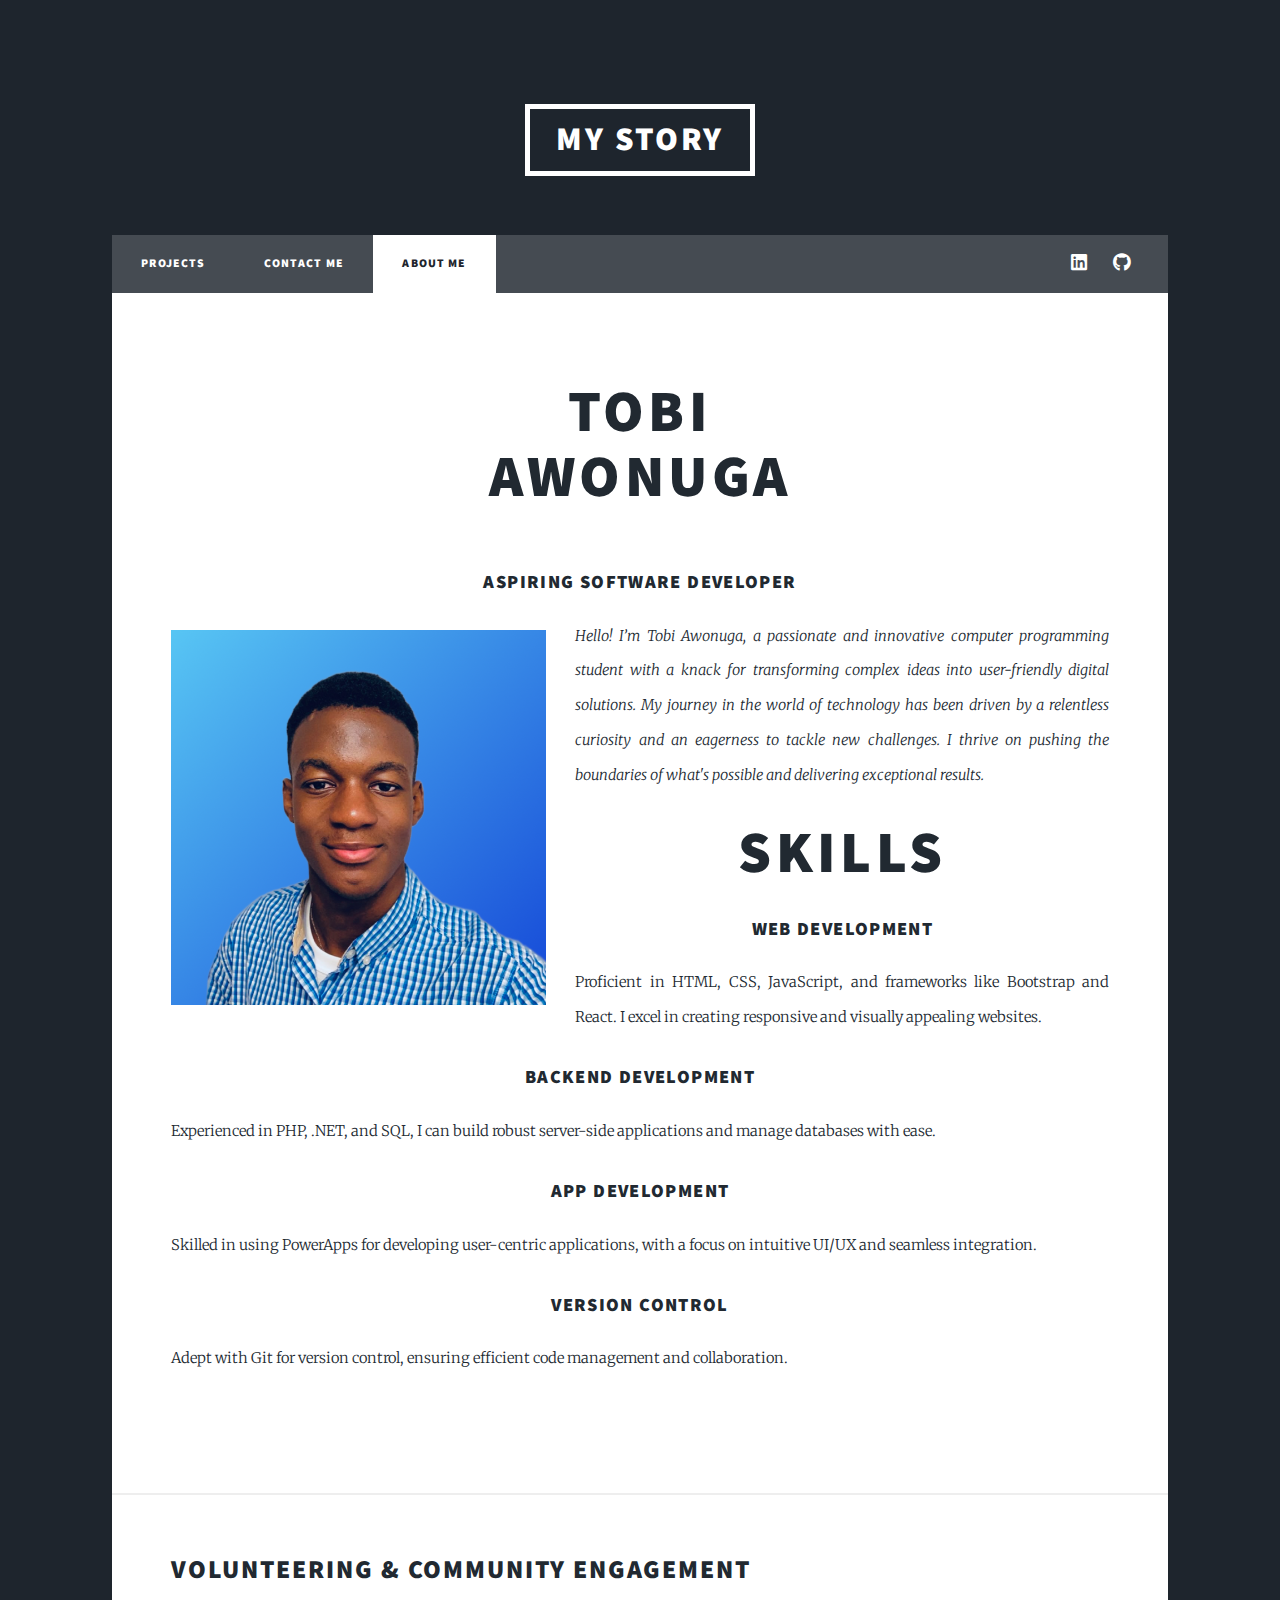
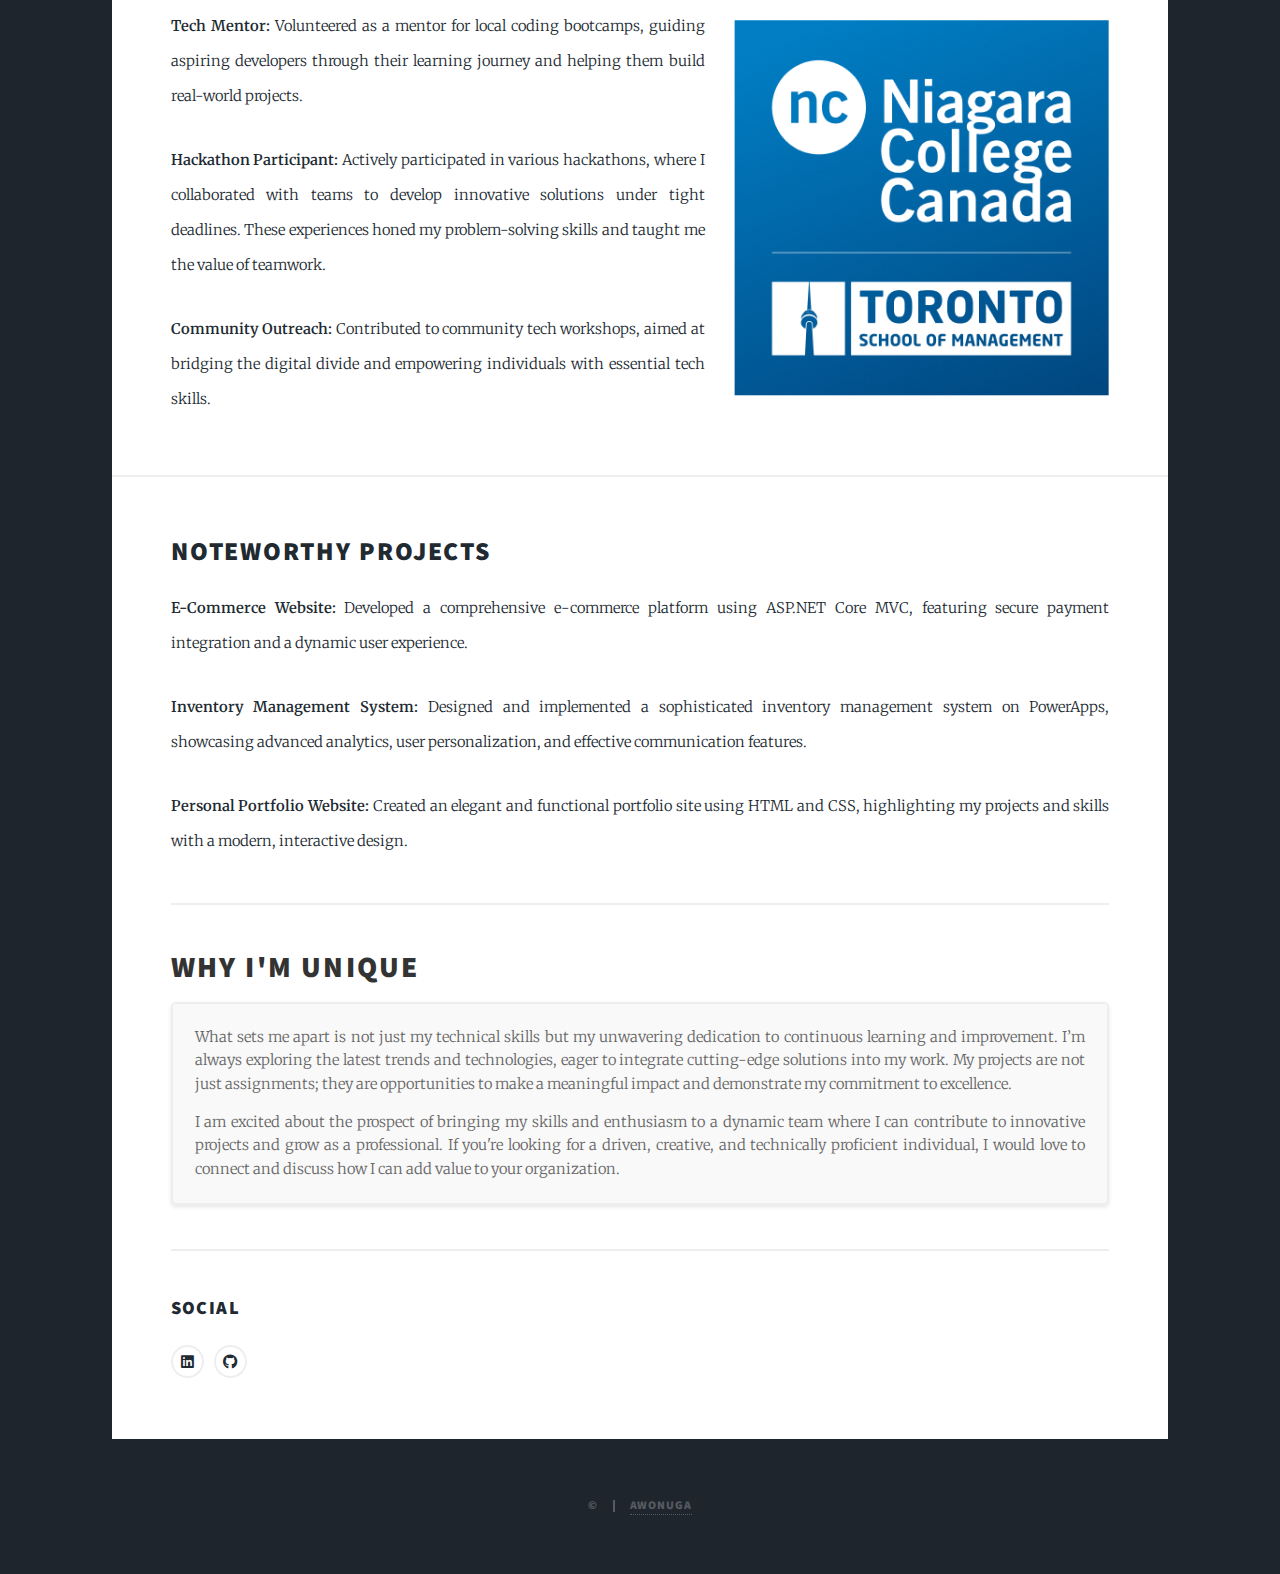
==== commit a697b935: "Removed wrapper" ====
--- a/elements.html
+++ b/elements.html
@@ -6,7 +6,7 @@
 -->
 <html>
 	<head>
-		<title>Elements Reference - Massively by HTML5 UP</title>
+		<title>Hi! I'm Tobi:)</title>
 		<meta charset="utf-8" />
 		<meta name="viewport" content="width=device-width, initial-scale=1, user-scalable=no" />
 		<link rel="stylesheet" href="assets/css/main.css" />
@@ -40,7 +40,7 @@
 	<body class="is-preload">
 
 		<!-- Wrapper -->
-			<div id="wrapper">
+			
 
 				<!-- Header -->
 					<header id="header">
@@ -183,4 +183,4 @@
 			<script src="assets/js/main.js"></script>
 
 	</body>
-</html>+</html>
--- a/assets/css/main.css
+++ b/assets/css/main.css
@@ -3226,48 +3226,59 @@
 		z-index: 1;
 		overflow: hidden;
 	}
-
-		#wrapper > .bg {
-			position: absolute;
-			top: 0;
-			left: 0;
-			width: 100%;
-			height: 100%;
-			background-color: #c3360b;
-			background-image: url("../../images/overlay.png"), linear-gradient(0deg, rgba(0, 0, 0, 0.1), rgba(0, 0, 0, 0.1)), url("../../images/trsxdfcgyhu.jpeg");
-			background-size: auto, auto, 100%auto;
-			background-position: center, center, top center;
-			background-repeat: repeat, no-repeat, no-repeat;
-			background-attachment:scroll, scroll,  scroll;
-			z-index: -1;
-		}
-
-			#wrapper > .bg.fixed {
-				position: fixed;
-				width: 100vw;
-				height: 100vh;
-			}
-
-		#wrapper.fade-in:before {
-			pointer-events: none;
-			-moz-transition: opacity 1s ease-in-out;
-			-webkit-transition: opacity 1s ease-in-out;
-			-ms-transition: opacity 1s ease-in-out;
-			transition: opacity 1s ease-in-out;
-			-moz-transition-delay: 0.75s;
-			-webkit-transition-delay: 0.75s;
-			-ms-transition-delay: 0.75s;
-			transition-delay: 0.75s;
-			background: #8300b3;
-			content: '';
-			display: block;
-			height: 100%;
-			left: 0;
-			opacity: 0;
-			position: fixed;
-			top: 0;
-			width: 100%;
-		}
+#wrapper > .bg {
+		position: absolute;
+		top: 0;
+		left: 0;
+		width: 100%;
+		height: 100%;
+		background-color: #c3360b;
+		background-image: url("../../images/overlay.png"), linear-gradient(0deg, rgba(0, 0, 0, 0.1), rgba(0, 0, 0, 0.1)), url("../../images/trsxdfcgyhu.jpeg");
+		background-size: auto, auto, 100% auto;
+		background-position: center, center, top center;
+		background-repeat: repeat, no-repeat, no-repeat;
+		background-attachment: scroll, scroll, scroll;
+		z-index: -1;
+		opacity: 0; /* Start hidden */
+		animation: fadeInBackground 1.5s ease-in-out forwards; /* Smoother 4s fade-in animation */
+		animation-delay: 0s; /* Delay to allow the initial image to show first */
+	}
+	
+	#wrapper > .bg.fixed {
+		position: fixed;
+		width: 100vw;
+		height: 100vh;
+	}
+	
+	#wrapper:before {
+		pointer-events: none;
+		content: '';
+		display: block;
+		height: 100%;
+		left: 0;
+		position: fixed;
+		top: 0;
+		width: 100%;
+		background: url("../../images/imago.jpeg") center center no-repeat;
+		background-size: cover;
+		z-index: -2;
+		opacity: 1;
+		transition: opacity 2s ease-in-out;
+		animation: fadeOutInitialImage 1.5s ease-in-out forwards;
+		animation-delay: 0s; /* Shorter delay before fading out */
+	}
+	
+	@keyframes fadeInBackground {
+		0% { opacity: 0; }
+		100% { opacity: 1; }
+	}
+	
+	@keyframes fadeOutInitialImage {
+		0% { opacity: 1; }
+		100% { opacity: 1; }
+	}
+	
+
 
 		body.is-preload #wrapper.fade-in:before {
 			opacity: 1;
@@ -4686,4 +4697,4 @@
 			visibility: visible;
 		}
 
-	}+	}
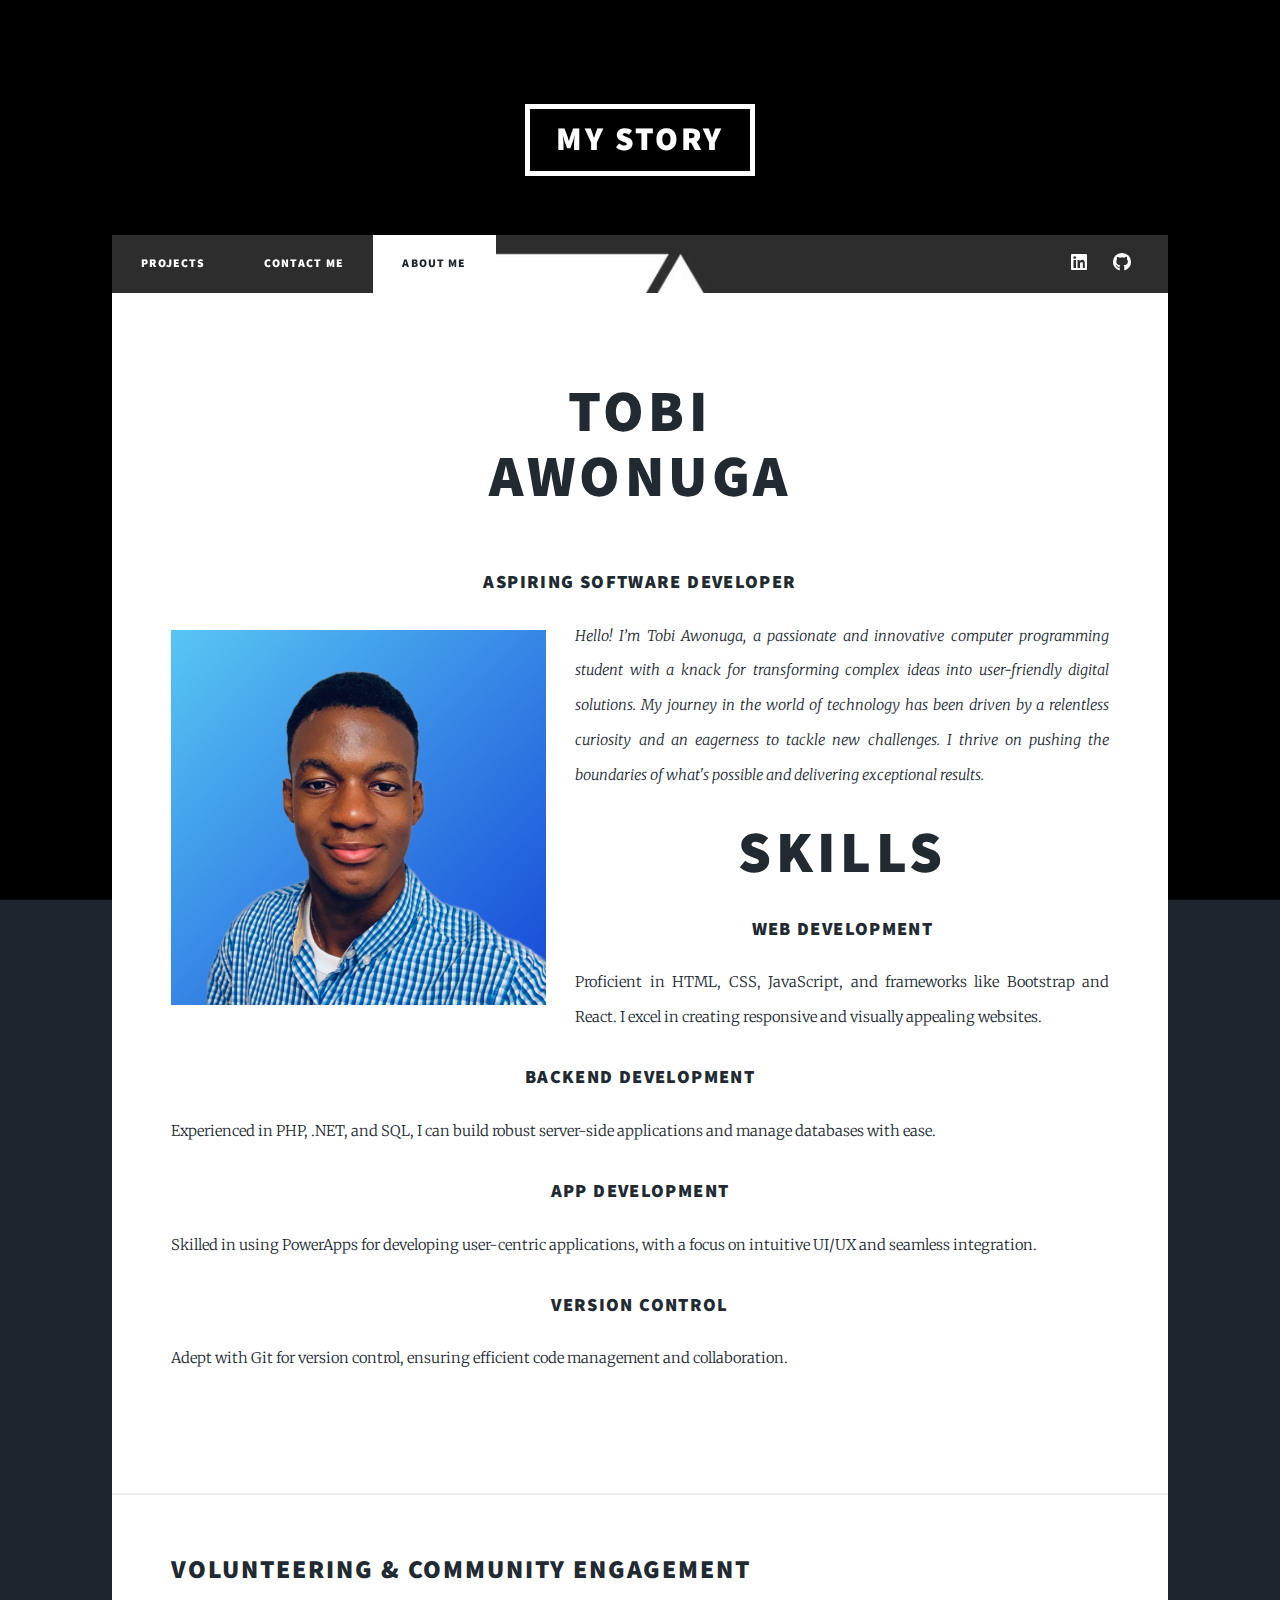
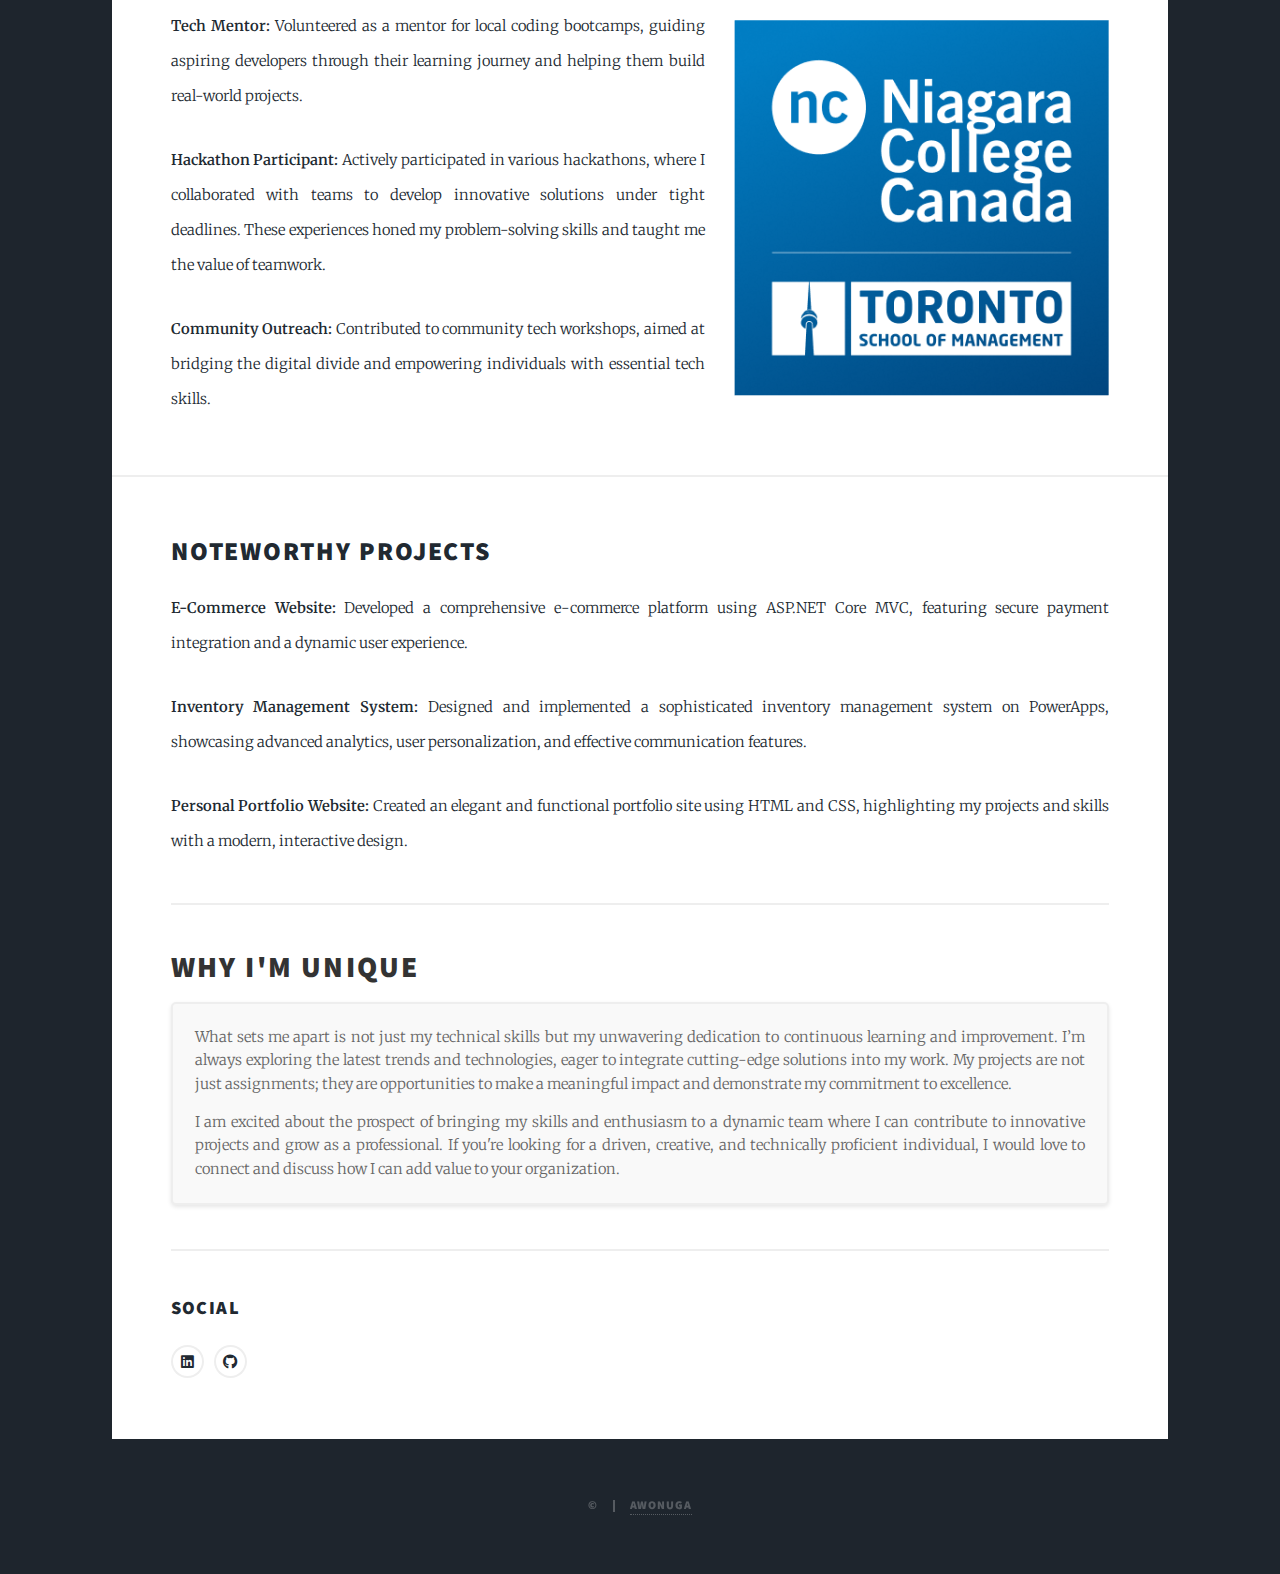
==== commit 5901f5ed: "reverted wrapper" ====
--- a/elements.html
+++ b/elements.html
@@ -40,7 +40,7 @@
 	<body class="is-preload">
 
 		<!-- Wrapper -->
-			
+			<div id="wrapper">
 
 				<!-- Header -->
 					<header id="header">
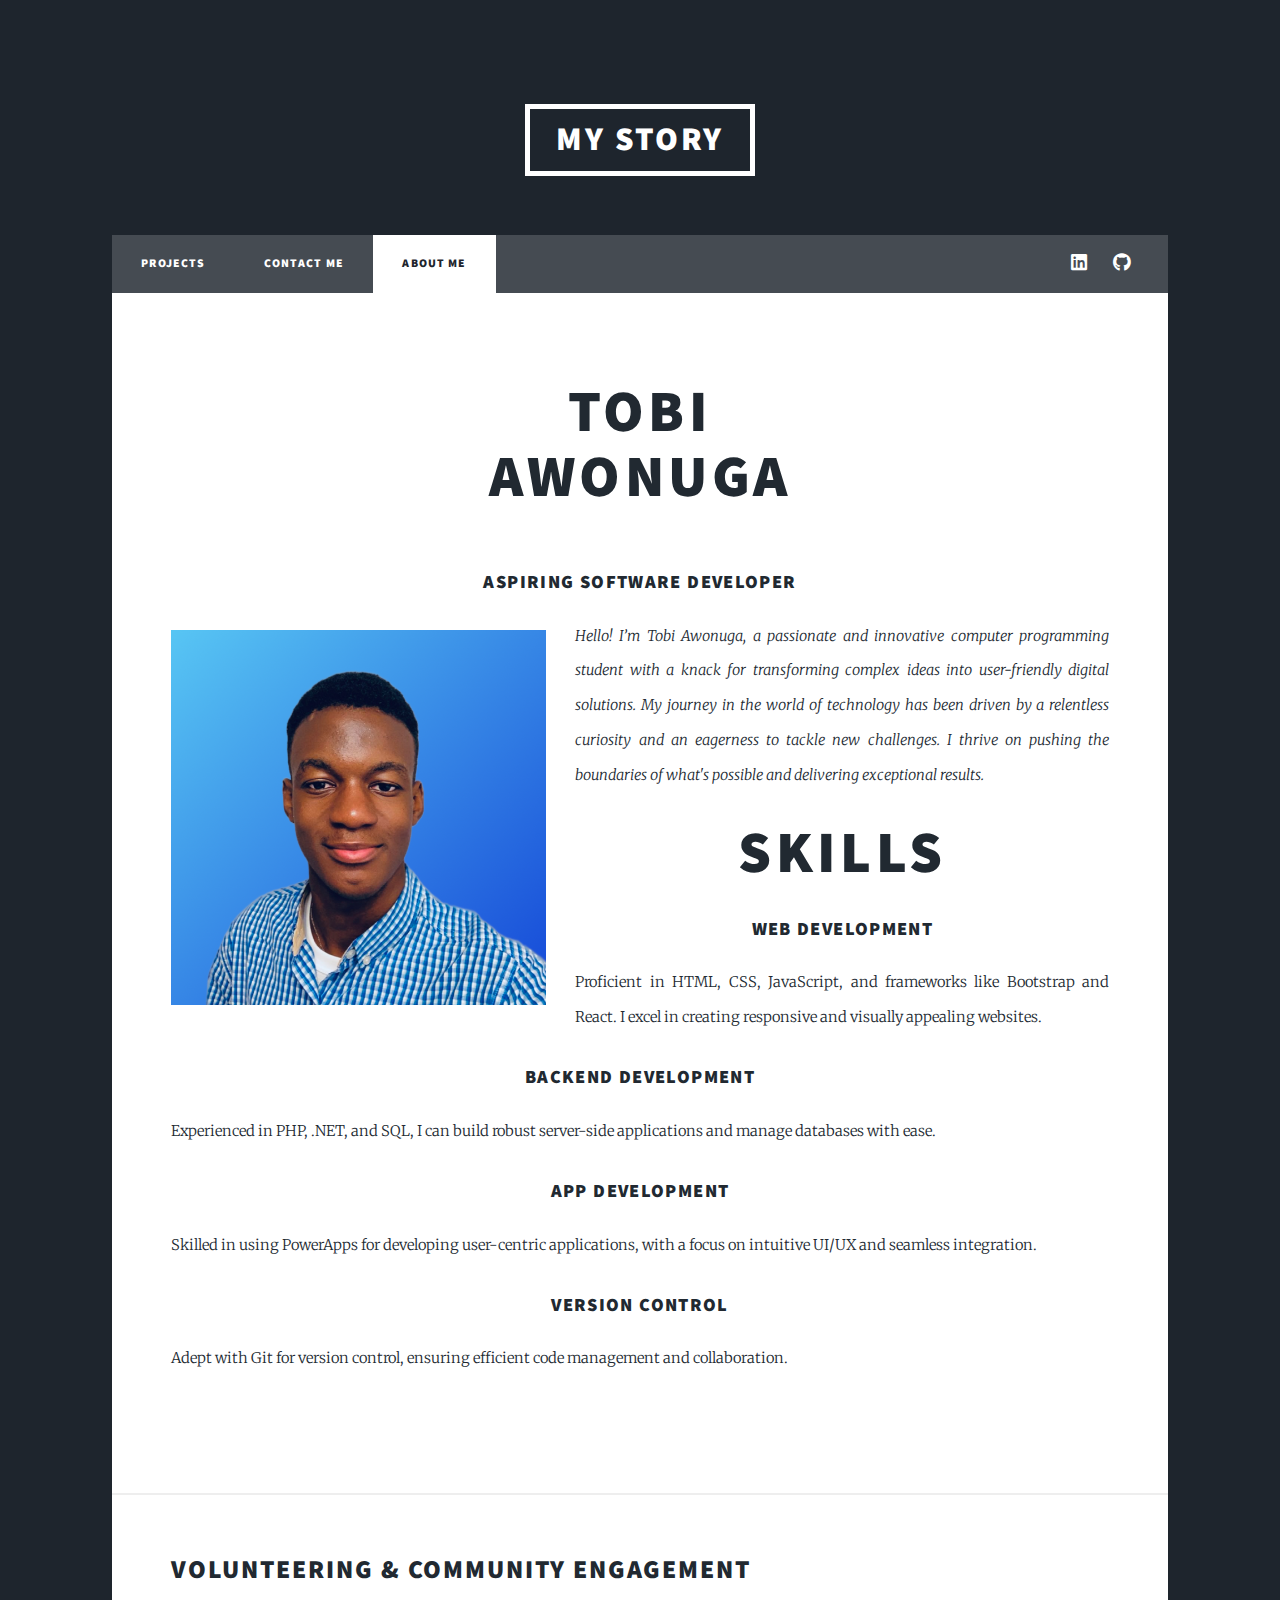
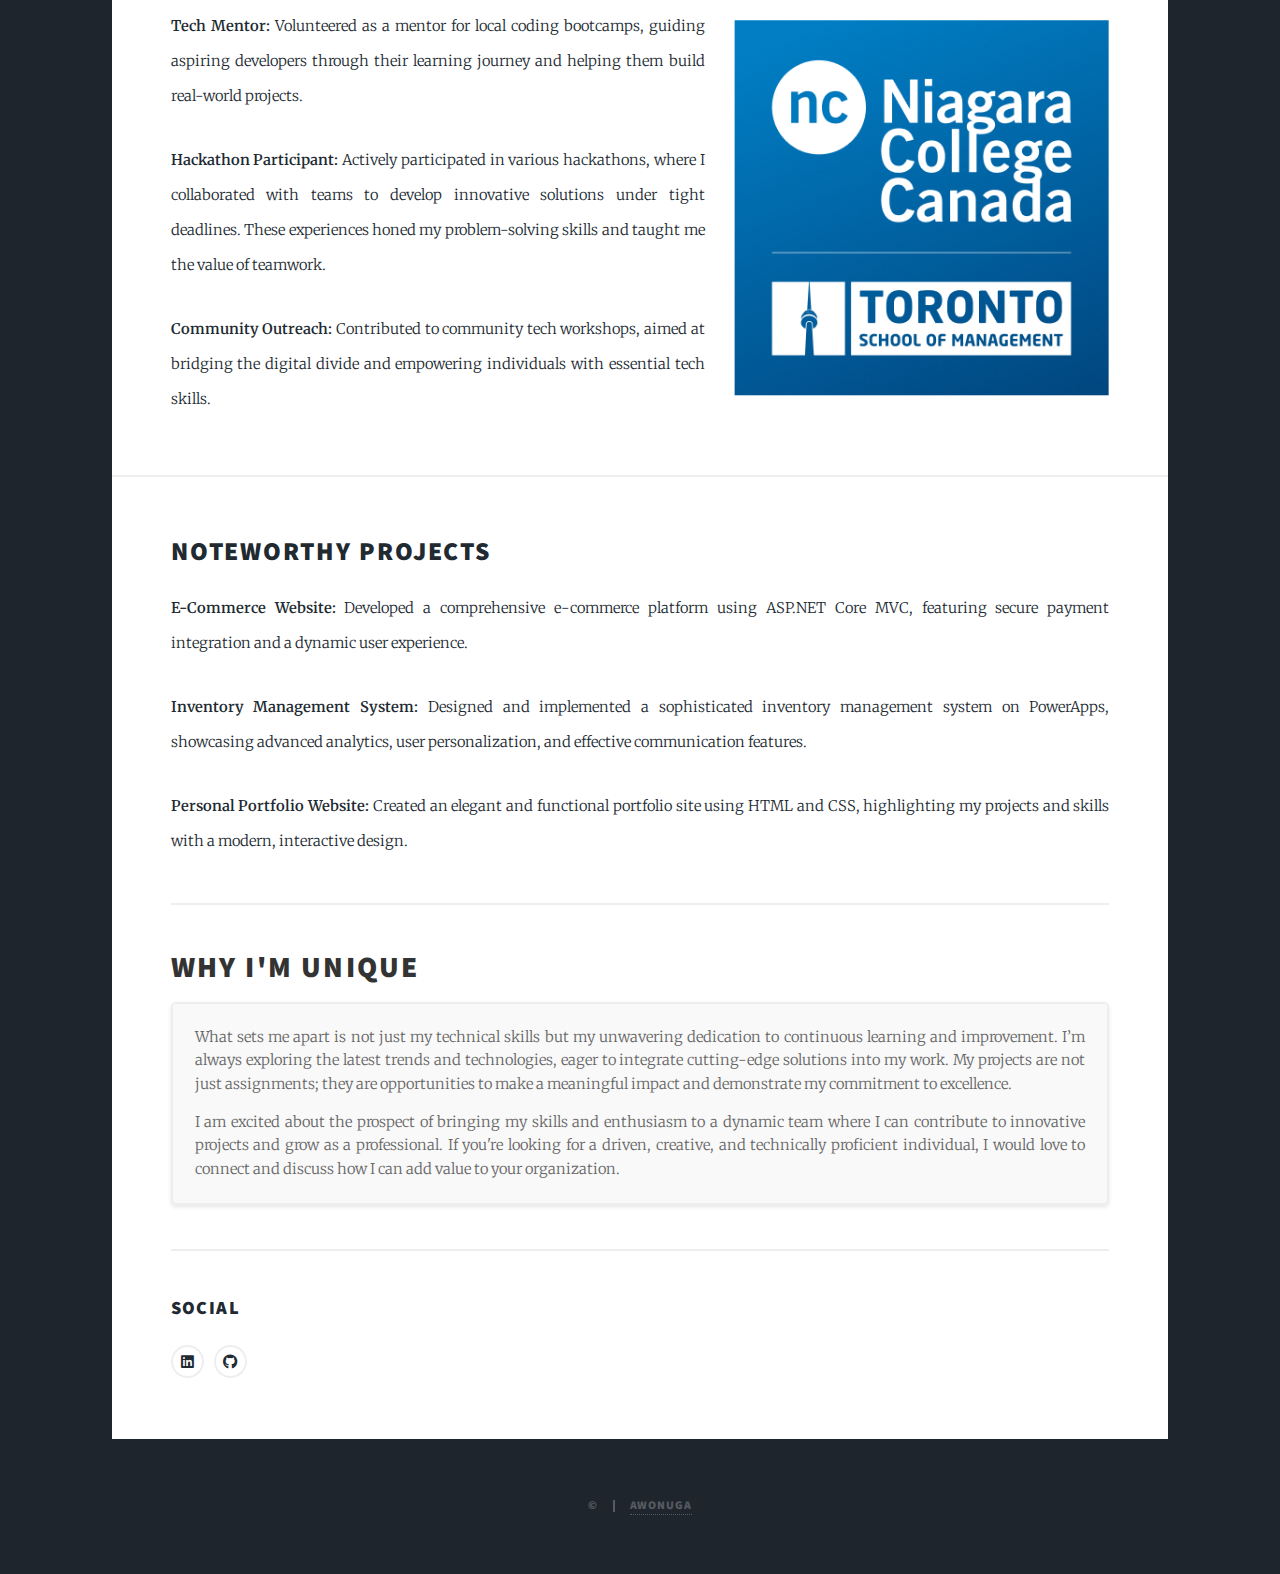
==== commit 1cf512f3: "Update elements.html" ====
--- a/elements.html
+++ b/elements.html
@@ -40,7 +40,7 @@
 	<body class="is-preload">
 
 		<!-- Wrapper -->
-			<div id="wrapper">
+			
 
 				<!-- Header -->
 					<header id="header">
@@ -171,7 +171,7 @@
 						<ul><li>&copy;</li><li><a href="https://www.linkedin.com/in/tobiawonuga/">Awonuga</a></li></ul>
 					</div>
 
-			</div>
+			
 
 		<!-- Scripts -->
 			<script src="assets/js/jquery.min.js"></script>
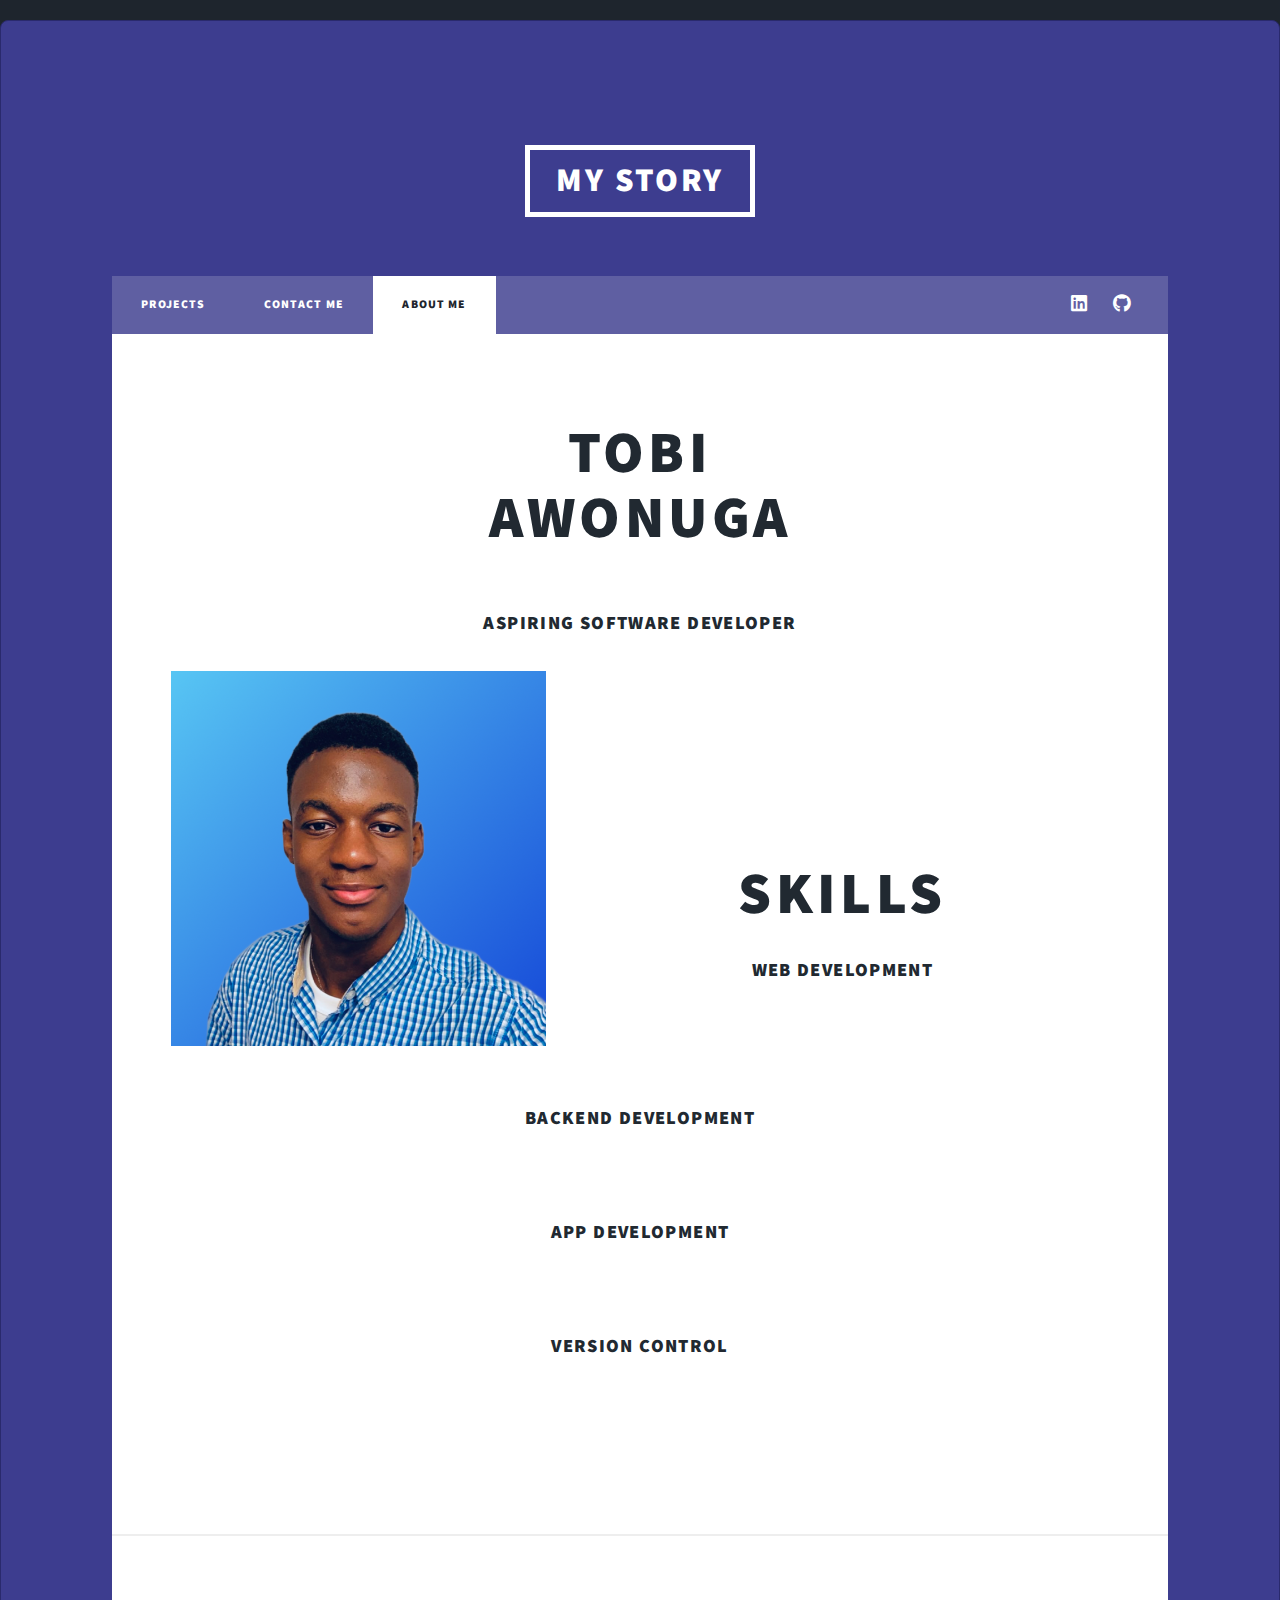
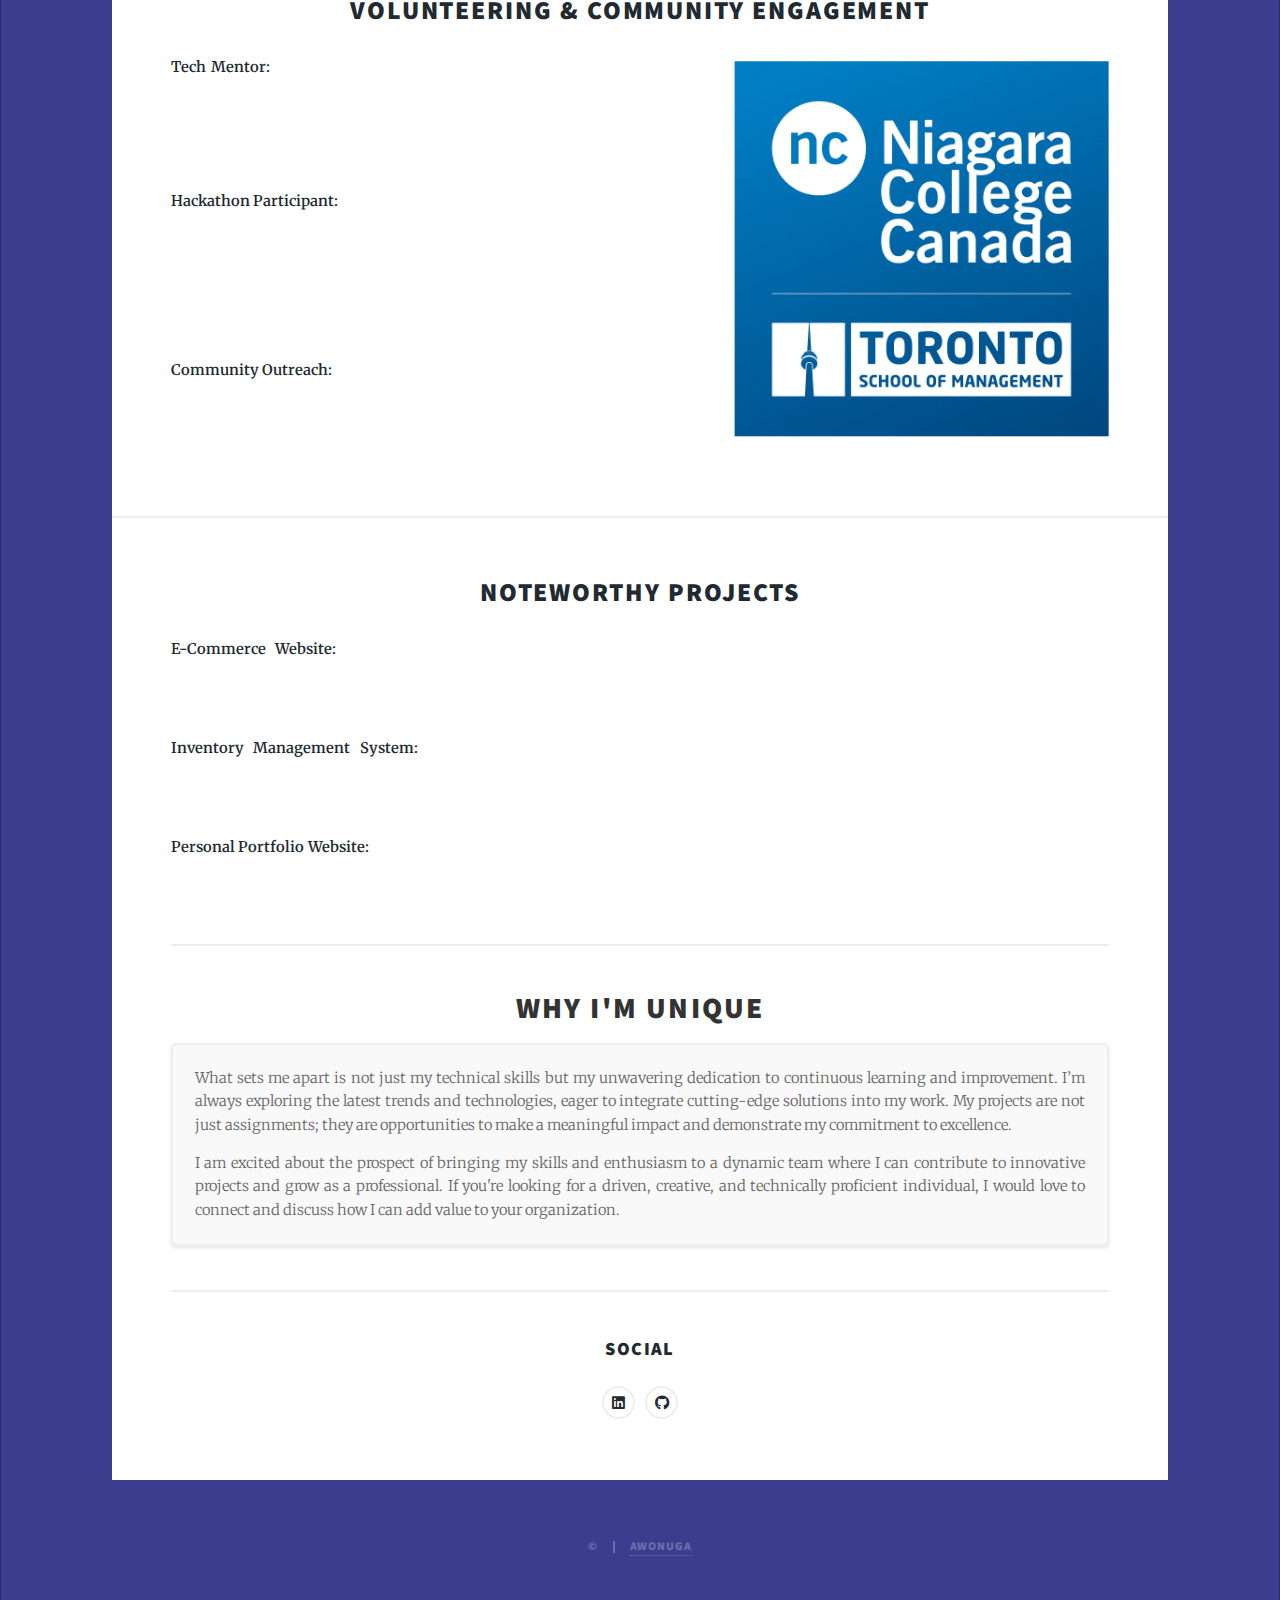
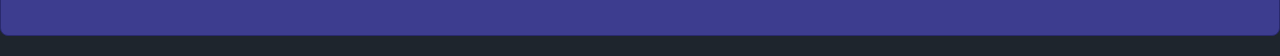
==== commit 0bb2aa02: "Updated poof" ====
--- a/elements.html
+++ b/elements.html
@@ -40,7 +40,7 @@
 	<body class="is-preload">
 
 		<!-- Wrapper -->
-			
+			<div id="poof">
 
 				<!-- Header -->
 					<header id="header">
@@ -171,7 +171,7 @@
 						<ul><li>&copy;</li><li><a href="https://www.linkedin.com/in/tobiawonuga/">Awonuga</a></li></ul>
 					</div>
 
-			
+			</div>
 
 		<!-- Scripts -->
 			<script src="assets/js/jquery.min.js"></script>
--- a/assets/css/main.css
+++ b/assets/css/main.css
@@ -3216,6 +3216,15 @@
 	}
 
 /* Wrapper */
+#poof {
+    background-color: #3d3d8f; /* Dark purple background */
+    padding: 20px;            /* Space inside the div */
+    margin: 20px 0;           /* Space outside the div */
+    border: 1px solid #2a2a6d;   /* Slightly darker purple border */
+    border-radius: 8px;       /* Rounded corners */
+    text-align: center;       /* Center text */
+    color: #ffffff;           /* White text color for contrast */
+}
 
 	#wrapper {
 		-moz-transition: opacity 0.5s ease;
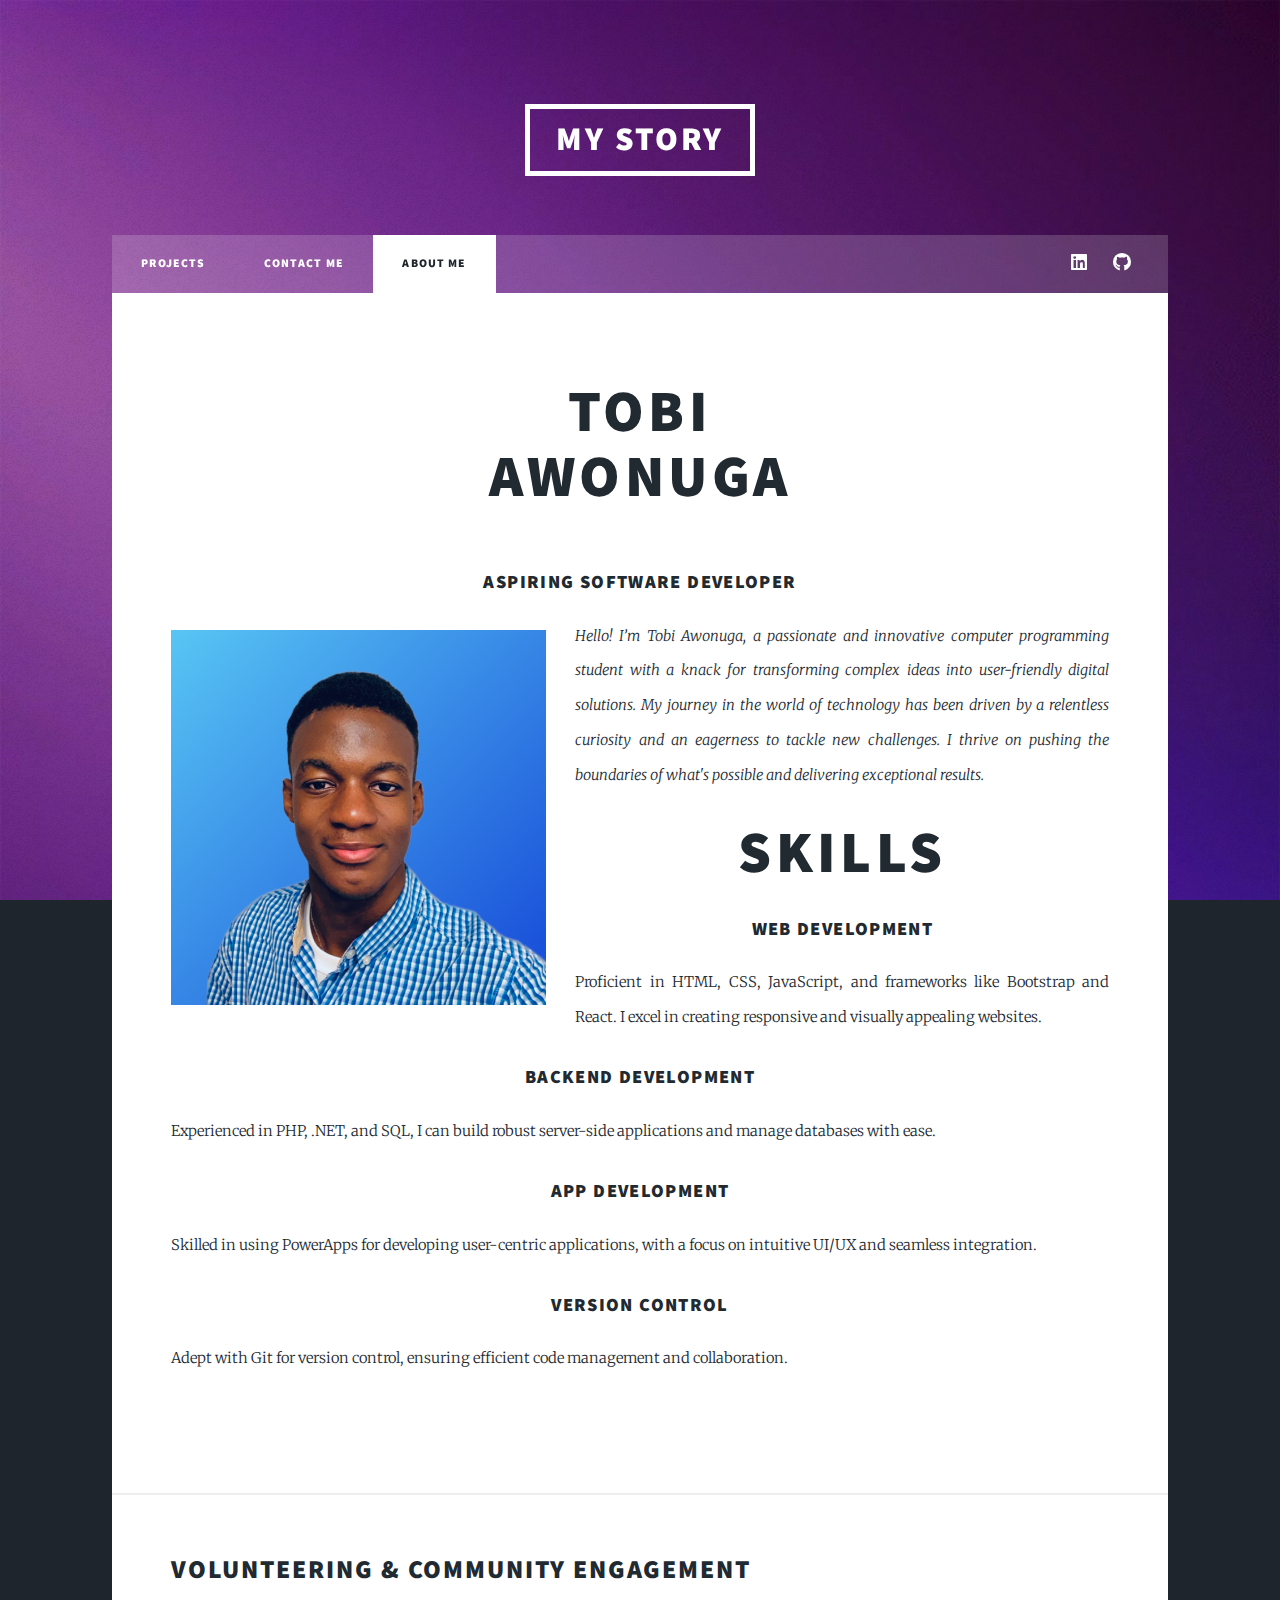
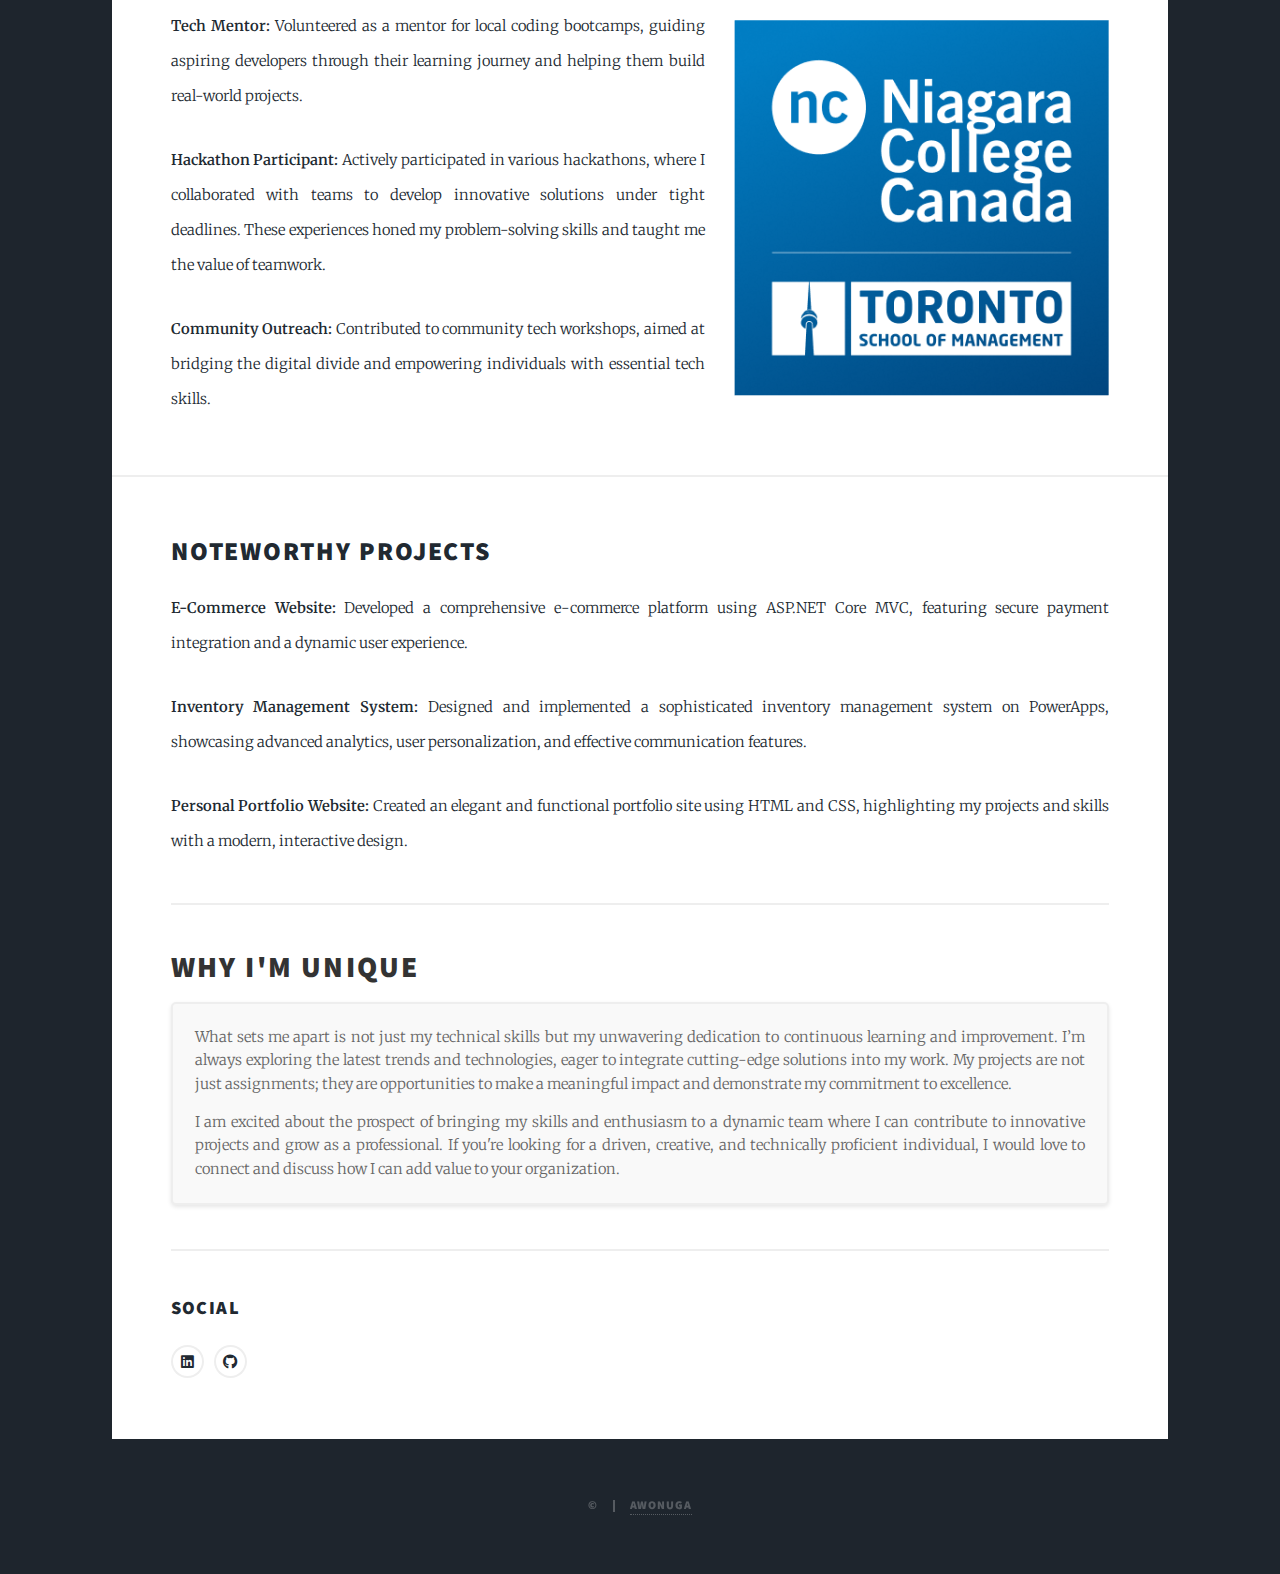
==== commit 446622a8: "Update elements.html" ====
--- a/elements.html
+++ b/elements.html
@@ -40,7 +40,7 @@
 	<body class="is-preload">
 
 		<!-- Wrapper -->
-			<div id="poof">
+			<div id="wrapper">
 
 				<!-- Header -->
 					<header id="header">
--- a/assets/css/main.css
+++ b/assets/css/main.css
@@ -3216,17 +3216,7 @@
 	}
 
 /* Wrapper */
-#poof {
-    background-color: #3d3d8f; /* Dark purple background */
-    padding: 20px;            /* Space inside the div */
-    margin: 20px 0;           /* Space outside the div */
-    border: 1px solid #2a2a6d;   /* Slightly darker purple border */
-    border-radius: 8px;       /* Rounded corners */
-    text-align: center;       /* Center text */
-    color: #ffffff;           /* White text color for contrast */
-}
-
-	#wrapper {
+#wrapper {
 		-moz-transition: opacity 0.5s ease;
 		-webkit-transition: opacity 0.5s ease;
 		-ms-transition: opacity 0.5s ease;
@@ -3235,7 +3225,8 @@
 		z-index: 1;
 		overflow: hidden;
 	}
-#wrapper > .bg {
+
+	#wrapper > .bg {
 		position: absolute;
 		top: 0;
 		left: 0;
@@ -3248,9 +3239,6 @@
 		background-repeat: repeat, no-repeat, no-repeat;
 		background-attachment: scroll, scroll, scroll;
 		z-index: -1;
-		opacity: 0; /* Start hidden */
-		animation: fadeInBackground 1.5s ease-in-out forwards; /* Smoother 4s fade-in animation */
-		animation-delay: 0s; /* Delay to allow the initial image to show first */
 	}
 	
 	#wrapper > .bg.fixed {
@@ -3272,22 +3260,9 @@
 		background-size: cover;
 		z-index: -2;
 		opacity: 1;
-		transition: opacity 2s ease-in-out;
-		animation: fadeOutInitialImage 1.5s ease-in-out forwards;
-		animation-delay: 0s; /* Shorter delay before fading out */
 	}
 	
-	@keyframes fadeInBackground {
-		0% { opacity: 0; }
-		100% { opacity: 1; }
-	}
 	
-	@keyframes fadeOutInitialImage {
-		0% { opacity: 1; }
-		100% { opacity: 1; }
-	}
-	
-
 
 		body.is-preload #wrapper.fade-in:before {
 			opacity: 1;
@@ -3300,7 +3275,6 @@
 			}
 
 		}
-
 /* Intro */
 
 	#intro {
